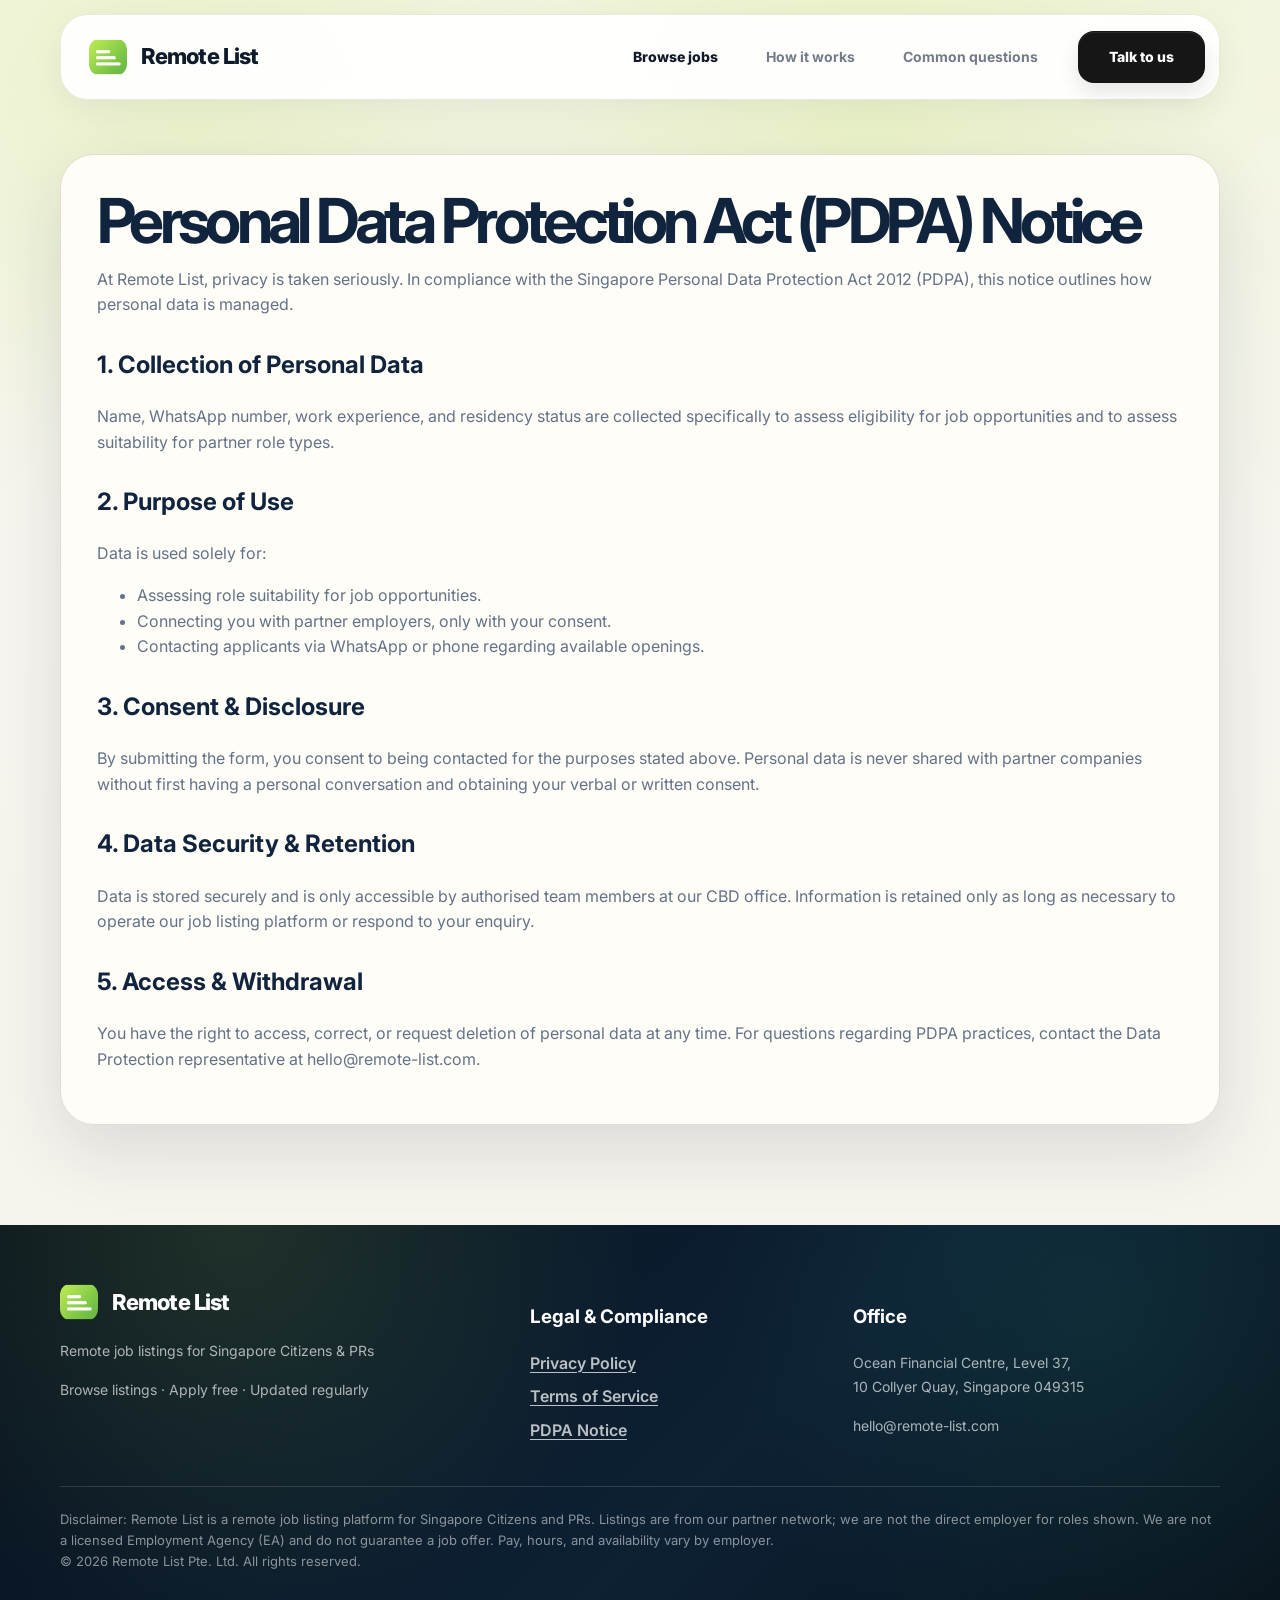
==== pdpa/index.html @ 92e24495 "Reposition trust badge, shift to job board copy, and update wording - Move thousands badge out of Ma" ====
<!doctype html>
<html lang="en">
<head>
<!-- Google Tag Manager -->
<script>(function(w,d,s,l,i){w[l]=w[l]||[];w[l].push({'gtm.start':
new Date().getTime(),event:'gtm.js'});var f=d.getElementsByTagName(s)[0],
j=d.createElement(s),dl=l!='dataLayer'?'&l='+l:'';j.async=true;j.src=
'https://www.googletagmanager.com/gtm.js?id='+i+dl;f.parentNode.insertBefore(j,f);
})(window,document,'script','dataLayer','GTM-KXR3DJLG');</script>
<!-- End Google Tag Manager -->
  <meta charset="utf-8">
  <meta name="viewport" content="width=device-width, initial-scale=1">
  <title>PDPA Notice | Remote List</title>
  <link rel="icon" href="/assets/favicon.png" type="image/png">
  <link rel="apple-touch-icon" href="/assets/favicon.png">
  <link rel="preconnect" href="https://fonts.googleapis.com">
  <link rel="preconnect" href="https://fonts.gstatic.com" crossorigin>
  <link href="https://fonts.googleapis.com/css2?family=Inter:wght@400;600;700;800;900&display=swap" rel="stylesheet">
  <link rel="stylesheet" href="/styles.css">
</head>
<body>
<!-- Google Tag Manager (noscript) -->
<noscript><iframe src="https://www.googletagmanager.com/ns.html?id=GTM-KXR3DJLG"
height="0" width="0" style="display:none;visibility:hidden"></iframe></noscript>
<!-- End Google Tag Manager (noscript) -->
<header class="site-header">
  <div class="container navbar">
    <a class="brand" href="/"><img class="logo-mark" src="/assets/logo-mark.png" alt="" width="38" height="38"><span>Remote List</span></a>
    <nav class="nav-links">
      <a href="/#openings">Browse jobs</a>
      <a href="/#support">How it works</a>
      <a href="/#questions">Common questions</a>
      <a class="btn secondary" href="/#conversation">Talk to us</a>
    </nav>
    <button class="menu-toggle" aria-label="Open menu" title="Menu">&#9776;</button>
  </div>
</header>
<main class="legal-hero">
  <div class="container">
    <article class="legal-card reveal">
      <h1>Personal Data Protection Act (PDPA) Notice</h1>
      <p>At Remote List, privacy is taken seriously. In compliance with the Singapore Personal Data Protection Act 2012 (PDPA), this notice outlines how personal data is managed.</p>
      <h2>1. Collection of Personal Data</h2>
      <p>Name, WhatsApp number, work experience, and residency status are collected specifically to assess eligibility for job opportunities and to assess suitability for partner role types.</p>
      <h2>2. Purpose of Use</h2>
      <p>Data is used solely for:</p>
      <ul>
        <li>Assessing role suitability for job opportunities.</li>
        <li>Connecting you with partner employers, only with your consent.</li>
        <li>Contacting applicants via WhatsApp or phone regarding available openings.</li>
      </ul>
      <h2>3. Consent &amp; Disclosure</h2>
      <p>By submitting the form, you consent to being contacted for the purposes stated above. Personal data is never shared with partner companies without first having a personal conversation and obtaining your verbal or written consent.</p>
      <h2>4. Data Security &amp; Retention</h2>
      <p>Data is stored securely and is only accessible by authorised team members at our CBD office. Information is retained only as long as necessary to operate our job listing platform or respond to your enquiry.</p>
      <h2>5. Access &amp; Withdrawal</h2>
      <p>You have the right to access, correct, or request deletion of personal data at any time. For questions regarding PDPA practices, contact the Data Protection representative at <a href="mailto:hello@remote-list.com">hello@remote-list.com</a>.</p>
    </article>
  </div>
</main>
<footer class="site-footer">
  <div class="container">
    <div class="footer-grid">
      <div><a class="brand" href="/"><img class="logo-mark" src="/assets/logo-mark.png" alt="" width="38" height="38"><span>Remote List</span></a><p>Remote job listings for Singapore Citizens &amp; PRs</p><p>Browse listings · Apply free · Updated regularly</p></div>
      <div><h3>Legal &amp; Compliance</h3><div class="footer-links"><a href="/privacy-policy">Privacy Policy</a><a href="/terms-and-conditions">Terms of Service</a><a href="/pdpa">PDPA Notice</a></div></div>
      <div><h3>Office</h3><p>Ocean Financial Centre, Level 37,<br>10 Collyer Quay, Singapore 049315</p><p><a href="mailto:hello@remote-list.com">hello@remote-list.com</a></p></div>
    </div>
    <div class="footer-bottom">Disclaimer: Remote List is a remote job listing platform for Singapore Citizens and PRs. Listings are from our partner network; we are not the direct employer for roles shown. We are not a licensed Employment Agency (EA) and do not guarantee a job offer. Pay, hours, and availability vary by employer.<br>&copy; 2026 Remote List Pte. Ltd. All rights reserved.</div>
  </div>
</footer>
<script src="/script.js"></script>
</body>
</html>
---- styles.css ----
:root{
  --ink:#0e1b2a;
  --muted:#647287;
  --bg:#f6f3ec;
  --paper:#fffdf8;
  --line:#e5ddd0;
  --accent:#1f7a68;
  --accent-2:#b8f05a;
  --navy:#10243d;
  --gold:#f1c46a;
  --shadow:0 24px 70px rgba(16,36,61,.12);
  --radius:28px;
}
*{box-sizing:border-box}
html{scroll-behavior:smooth}
body{
  margin:0;
  font-family:Inter,ui-sans-serif,system-ui,-apple-system,BlinkMacSystemFont,"Segoe UI",Arial,sans-serif;
  color:var(--ink);
  background:
    radial-gradient(circle at 72% 9%, rgba(241,244,207,.78), transparent 24rem),
    radial-gradient(circle at 16% 4%, rgba(214,223,186,.66), transparent 22rem),
    linear-gradient(180deg, #eef1dc 0%, #f7f5ef 22%, #f7f5ef 100%);
  line-height:1.6;
}
a{color:inherit;text-decoration:none}
.container{width:min(1160px,calc(100% - 40px));margin:0 auto}
.site-header{
  position:sticky;
  top:14px;
  z-index:90;
  background:transparent;
  border-bottom:0;
  backdrop-filter:none;
  transition:top .25s ease;
  padding-bottom:6px;
}
.navbar{
  min-height:84px;
  display:flex;
  align-items:center;
  gap:0;
  background:rgba(255,255,255,.95);
  border:1px solid #ece7dd;
  border-radius:28px;
  box-shadow:0 10px 34px rgba(16,36,61,.06);
  overflow:visible;
}
.site-header.scrolled .navbar{
  box-shadow:0 18px 44px rgba(16,36,61,.12);
}
.brand{
  display:flex;
  align-items:center;
  gap:14px;
  font-weight:800;
  letter-spacing:-.04em;
  font-size:22px;
  height:84px;
  padding:0 28px;
  flex:0 0 auto;
  border-right:1px solid #ece7dd;
}
.logo-mark{width:38px;height:38px;border-radius:12px;display:block;flex-shrink:0;object-fit:contain;box-shadow:none}
.nav-links{
  display:flex;
  align-items:center;
  gap:0;
  color:#737b88;
  font-size:14px;
  font-weight:700;
  margin-left:auto;
  padding-right:14px;
  height:84px;
}
.nav-links a{
  display:flex;
  align-items:center;
  justify-content:center;
  height:84px;
  padding:0 24px;
  transition:color .2s ease;
  white-space:nowrap;
}
.nav-links a:hover{color:#111827}
.nav-links a:first-child{color:#111827;font-weight:800}
.btn{display:inline-flex;align-items:center;justify-content:center;gap:10px;border:0;border-radius:16px;padding:14px 22px;font-weight:800;cursor:pointer;transition:.2s ease;background:var(--navy);color:white;box-shadow:0 12px 30px rgba(16,36,61,.18)}
.btn:hover{transform:translateY(-2px);box-shadow:0 18px 38px rgba(16,36,61,.22)}
.btn.secondary{background:var(--paper);color:var(--ink);border:1px solid var(--line);box-shadow:none}
.nav-links .btn.secondary,
.nav-links a:last-child{
  height:52px;
  padding:0 30px;
  border-radius:16px;
  background:#161616;
  color:#fff;
  border:1px solid rgba(0,0,0,.06);
  box-shadow:inset 0 1px 0 rgba(255,255,255,.08), 0 10px 22px rgba(0,0,0,.10);
  margin-left:16px;
  align-self:center;
}
.nav-links .btn.secondary:hover,
.nav-links a:last-child:hover{color:#fff;transform:translateY(-1px)}
.menu-toggle{display:none;border:0;background:#161616;border-radius:16px;padding:10px 12px;font-weight:900;color:#fff;font-size:22px;line-height:1;min-width:48px;min-height:48px;align-items:center;justify-content:center;box-shadow:0 8px 20px rgba(0,0,0,.12);margin-right:16px}
.hero{padding:84px 0 62px;position:relative;overflow:hidden}
.hero-grid{display:grid;grid-template-columns:1.05fr .95fr;align-items:center;gap:54px}
.eyebrow{display:inline-flex;align-items:center;gap:9px;background:rgba(31,122,104,.1);color:var(--accent);border:1px solid rgba(31,122,104,.18);border-radius:999px;padding:8px 13px;font-size:13px;font-weight:800;margin-bottom:18px}
h1{font-size:clamp(42px,6vw,76px);line-height:.96;letter-spacing:-.075em;margin:0 0 24px;color:var(--navy)}
.hero p{font-size:18px;color:#506177;max-width:660px;margin:0 0 30px}
.hero-actions{display:flex;align-items:center;gap:14px;flex-wrap:wrap}
.trust-strip{display:flex;gap:12px;flex-wrap:wrap;margin-top:28px;color:#506177;font-size:13px;font-weight:800}
.trust-strip span{padding:10px 12px;background:rgba(255,253,248,.75);border:1px solid var(--line);border-radius:999px}
.hero-panel{position:relative;background:linear-gradient(145deg,#12304f,#0e1b2a);border-radius:38px;padding:28px;min-height:520px;box-shadow:var(--shadow);overflow:hidden;color:white}
.hero-panel:before{content:"";position:absolute;inset:-120px -80px auto auto;width:280px;height:280px;border-radius:50%;background:rgba(184,240,90,.32);filter:blur(2px)}
.hero-card{position:relative;background:rgba(255,255,255,.1);border:1px solid rgba(255,255,255,.18);border-radius:28px;padding:22px;backdrop-filter:blur(16px);margin-bottom:18px}
.hero-card h3,.mini-card h4{margin:0 0 8px}.hero-card p,.mini-card p{margin:0;color:rgba(255,255,255,.74);font-size:14px}.progress{height:9px;background:rgba(255,255,255,.14);border-radius:999px;overflow:hidden;margin:16px 0}.progress span{display:block;height:100%;width:92%;background:linear-gradient(90deg,var(--accent-2),var(--gold));border-radius:999px}.mini-grid{display:grid;grid-template-columns:1fr 1fr;gap:14px}.mini-card{position:relative;background:rgba(255,255,255,.09);border:1px solid rgba(255,255,255,.16);border-radius:24px;padding:18px}.orb{position:absolute;right:25px;bottom:20px;width:155px;height:155px;border-radius:38px;background:linear-gradient(135deg,var(--accent-2),var(--gold));transform:rotate(12deg);opacity:.9}.section{padding:72px 0}.section-title{display:flex;align-items:end;justify-content:space-between;gap:26px;margin-bottom:28px}.section-title h2{font-size:clamp(32px,4vw,52px);letter-spacing:-.06em;line-height:1;margin:0;color:var(--navy)}.section-title p{margin:0;color:var(--muted);max-width:620px}.openings-grid{display:grid;grid-template-columns:repeat(3,1fr);gap:18px}.opening-card{background:var(--paper);border:1px solid var(--line);border-radius:var(--radius);padding:22px;box-shadow:0 14px 36px rgba(16,36,61,.06);position:relative;overflow:hidden}.opening-card:before{content:"";position:absolute;inset:0 0 auto;height:7px;background:linear-gradient(90deg,var(--accent),var(--accent-2))}.opening-top{display:flex;align-items:start;justify-content:space-between;gap:15px;margin-top:5px}.opening-card h3{margin:0;font-size:21px;letter-spacing:-.035em}.match{display:grid;place-items:center;min-width:64px;height:64px;border-radius:22px;background:#edf9dc;color:var(--accent);font-weight:900}.wage{display:inline-flex;margin:18px 0 14px;padding:8px 12px;border-radius:999px;background:#10243d;color:#fff;font-weight:900;font-size:14px}.opening-card p{color:var(--muted);margin:0 0 12px;font-size:14px}.note{border-top:1px solid var(--line);padding-top:13px;font-style:italic;color:#38475a!important}.advantage{background:var(--navy);color:white;border-radius:42px;padding:44px;box-shadow:var(--shadow);position:relative;overflow:hidden}.advantage:after{content:"";position:absolute;right:-65px;top:-70px;width:220px;height:220px;border-radius:50%;background:rgba(184,240,90,.2)}.advantage h2{font-size:clamp(34px,4vw,54px);line-height:1;letter-spacing:-.06em;margin:0 0 28px;max-width:760px}.adv-grid{display:grid;grid-template-columns:repeat(4,1fr);gap:16px;position:relative}.adv-item{background:rgba(255,255,255,.08);border:1px solid rgba(255,255,255,.14);border-radius:24px;padding:20px}.adv-icon{width:42px;height:42px;border-radius:15px;background:var(--accent-2);color:var(--navy);display:grid;place-items:center;font-weight:900;margin-bottom:14px}.adv-item h3{margin:0 0 8px}.adv-item p{margin:0;color:rgba(255,255,255,.72);font-size:14px}.faq-wrap{display:grid;grid-template-columns:.78fr 1.22fr;gap:30px}.faq-card{background:var(--paper);border:1px solid var(--line);border-radius:24px;margin-bottom:12px;overflow:hidden}.faq-q{width:100%;background:transparent;border:0;text-align:left;display:flex;align-items:center;justify-content:space-between;gap:16px;padding:20px 22px;font-weight:900;font-size:16px;color:var(--ink);cursor:pointer}.faq-a{display:none;padding:0 22px 20px;color:var(--muted)}.faq-card.active .faq-a{display:block}.contact-shell{display:grid;grid-template-columns:.9fr 1.1fr;gap:30px;align-items:stretch;background:linear-gradient(135deg,#fefbf3,#edf9dc);border:1px solid var(--line);border-radius:42px;padding:28px}.contact-copy{padding:26px}.contact-copy h2{font-size:clamp(32px,4vw,54px);line-height:1;letter-spacing:-.06em;color:var(--navy);margin:0 0 16px}.contact-copy p{color:var(--muted);margin:0 0 24px}.contact-badges{display:flex;gap:10px;flex-wrap:wrap}.contact-badges span{border:1px solid var(--line);background:rgba(255,255,255,.75);padding:10px 12px;border-radius:999px;font-weight:800;font-size:13px}.form-card{background:var(--paper);border:1px solid var(--line);border-radius:32px;padding:24px;box-shadow:0 18px 48px rgba(16,36,61,.08)}.field{margin-bottom:16px}.field label{display:block;font-size:13px;font-weight:900;margin-bottom:8px;color:#38475a}.field input{width:100%;border:1px solid var(--line);background:#fff;border-radius:16px;padding:15px 16px;font-size:15px;outline:none}.field input:focus{border-color:var(--accent);box-shadow:0 0 0 4px rgba(31,122,104,.1)}.phone-row{display:flex;gap:10px}.prefix{display:grid;place-items:center;min-width:74px;border:1px solid var(--line);border-radius:16px;background:#f8f4ea;font-weight:900;color:var(--navy)}.checks{display:grid;gap:11px;margin:18px 0}.check{display:flex;gap:10px;align-items:flex-start;color:#425166;font-size:14px}.recaptcha{height:78px;border:1px dashed #b9c0ca;background:#fbfbfb;border-radius:16px;display:flex;align-items:center;justify-content:space-between;padding:16px;margin:18px 0;color:#677487}.captcha-box{width:28px;height:28px;border:2px solid #9aa4b2;border-radius:5px;background:white}.submit-btn{width:100%;font-size:15px}.site-footer{margin-top:60px;background:#091521;color:white;padding:48px 0 24px}.footer-grid{display:grid;grid-template-columns:1.2fr .85fr 1.1fr;gap:28px}.site-footer .brand{margin-bottom:14px}.site-footer p,.site-footer li{color:rgba(255,255,255,.68);font-size:14px}.footer-links{display:grid;gap:10px}.footer-links a{color:rgba(255,255,255,.8);font-weight:700}.footer-bottom{border-top:1px solid rgba(255,255,255,.12);margin-top:30px;padding-top:20px;color:rgba(255,255,255,.55);font-size:13px}.legal-hero{padding:68px 0 28px}.legal-card{background:var(--paper);border:1px solid var(--line);border-radius:34px;padding:36px;box-shadow:var(--shadow)}.legal-card h1{font-size:clamp(36px,5vw,62px);margin-bottom:14px}.legal-card h2{color:var(--navy);margin-top:28px}.legal-card p,.legal-card li{color:var(--muted)}.thankyou{min-height:68vh;display:grid;align-items:center;padding:70px 0}.thankyou-card{background:linear-gradient(135deg,var(--paper),#edf9dc);border:1px solid var(--line);border-radius:42px;padding:44px;box-shadow:var(--shadow)}.steps{display:grid;grid-template-columns:repeat(3,1fr);gap:16px;margin:30px 0}.step{background:white;border:1px solid var(--line);border-radius:24px;padding:22px}.step strong{display:block;color:var(--navy);margin-bottom:8px}.reminder{background:#10243d;color:white;border-radius:24px;padding:22px;margin-top:18px}.reminder p{color:rgba(255,255,255,.76);margin:6px 0 0}.reveal{opacity:0;transform:translateY(18px);transition:.6s ease}.reveal.show{opacity:1;transform:none}
@media(max-width:980px){.nav-links{display:none;position:absolute;top:82px;left:20px;right:20px;background:var(--paper);border:1px solid var(--line);border-radius:24px;padding:18px;box-shadow:var(--shadow);flex-direction:column;align-items:flex-start}.nav-links.open{display:flex}.menu-toggle{display:block}.hero-grid,.faq-wrap,.contact-shell{grid-template-columns:1fr}.hero{padding-top:48px}.hero-panel{min-height:420px}.openings-grid{grid-template-columns:repeat(2,1fr)}.adv-grid,.steps{grid-template-columns:repeat(2,1fr)}.footer-grid{grid-template-columns:1fr 1fr}}
@media(max-width:640px){.container{width:min(100% - 28px,1160px)}.navbar{height:74px}.brand{font-size:18px}.logo-mark{width:38px;height:38px}.nav-links{top:74px}.hero{padding:38px 0 46px}h1{font-size:44px}.hero p{font-size:16px}.hero-actions .btn{width:100%}.hero-panel{border-radius:28px;padding:20px;min-height:auto}.mini-grid,.openings-grid,.adv-grid,.steps,.footer-grid{grid-template-columns:1fr}.section{padding:52px 0}.section-title{display:block}.section-title p{margin-top:14px}.advantage,.contact-shell,.thankyou-card{border-radius:30px;padding:24px}.phone-row{gap:8px}.footer-grid{gap:18px}}


/* Hero v2 redesign */
.hero-v2{
  padding:76px 0 34px;
  position:relative;
  overflow:hidden;
  background:
    linear-gradient(135deg, rgba(255,253,248,.88), rgba(237,249,220,.62)),
    radial-gradient(circle at 82% 12%, rgba(184,240,90,.24), transparent 28rem);
}
.hero-v2-bg{
  position:absolute;
  inset:24px 24px auto auto;
  width:min(42vw,520px);
  height:620px;
  border-radius:48px;
  background:linear-gradient(155deg,#10243d 0%,#163a58 54%,#1f7a68 100%);
  opacity:.95;
  box-shadow:var(--shadow);
  transform:rotate(-2deg);
}
.hero-v2-wrap{
  position:relative;
  display:grid;
  grid-template-columns:1fr .95fr;
  gap:52px;
  align-items:center;
}
.hero-v2-copy{padding:28px 0 20px}
.hero-v2-copy h1{
  max-width:760px;
  font-size:clamp(46px,6.2vw,84px);
  line-height:.94;
  letter-spacing:-.08em;
}
.hero-v2-copy p{
  font-size:18px;
  color:#506177;
  max-width:610px;
  margin:0 0 30px;
}
.hero-v2-stage{
  position:relative;
  min-height:560px;
  display:grid;
  place-items:center;
}
.career-window{
  width:min(100%,470px);
  background:rgba(255,253,248,.96);
  border:1px solid rgba(255,255,255,.55);
  border-radius:32px;
  box-shadow:0 30px 80px rgba(7,19,35,.25);
  overflow:hidden;
  transform:rotate(1.5deg);
}
.window-top{
  height:54px;
  display:flex;
  align-items:center;
  gap:9px;
  padding:0 20px;
  background:#0e1b2a;
}
.window-top span{
  width:11px;height:11px;border-radius:50%;
  background:rgba(255,255,255,.45);
}
.window-body{padding:24px}
.profile-row{
  display:flex;
  align-items:center;
  gap:14px;
  margin-bottom:22px;
}
.avatar-mark{
  width:62px;height:62px;border-radius:22px;
  display:grid;place-items:center;
  font-weight:900;
  color:var(--navy);
  background:linear-gradient(135deg,var(--accent-2),var(--gold));
}
.profile-row h3{margin:0;color:var(--navy);letter-spacing:-.04em}
.profile-row p{margin:2px 0 0;color:var(--muted);font-size:14px}
.match-list{display:grid;gap:12px}
.match-list div{
  display:flex;align-items:center;justify-content:space-between;
  padding:15px 16px;
  border-radius:18px;
  border:1px solid var(--line);
  background:#fff;
  font-weight:800;
  color:#425166;
}
.match-list strong{color:var(--accent);font-size:20px}
.status-card{
  position:absolute;
  z-index:2;
  background:#fffdf8;
  border:1px solid var(--line);
  border-radius:24px;
  padding:18px;
  box-shadow:0 24px 60px rgba(7,19,35,.18);
}
.status-card-main{
  top:54px;
  left:0;
  width:245px;
}
.status-label{
  display:inline-flex;
  margin-bottom:8px;
  padding:7px 10px;
  border-radius:999px;
  background:rgba(31,122,104,.1);
  color:var(--accent);
  font-size:12px;
  font-weight:900;
}
.status-card strong{display:block;color:var(--navy);font-size:22px;line-height:1.1}
.status-card p{margin:8px 0 0;color:var(--muted);font-size:13px}
.floating-note{
  position:absolute;
  z-index:3;
  border-radius:999px;
  background:var(--navy);
  color:white;
  padding:13px 16px;
  font-size:13px;
  font-weight:900;
  box-shadow:0 18px 45px rgba(7,19,35,.22);
}
.note-one{right:10px;top:125px}
.note-two{left:32px;bottom:118px;background:var(--accent)}
.hero-v2-metrics{
  grid-column:1 / -1;
  display:grid;
  grid-template-columns:repeat(3,1fr);
  gap:14px;
  margin-top:8px;
}
.hero-v2-metrics div{
  background:rgba(255,253,248,.82);
  border:1px solid var(--line);
  border-radius:24px;
  padding:18px 20px;
}
.hero-v2-metrics strong{
  display:block;
  color:var(--navy);
  font-size:24px;
  letter-spacing:-.04em;
}
.hero-v2-metrics span{
  color:var(--muted);
  font-size:13px;
  font-weight:800;
}

@media(max-width:980px){
  .hero-v2-bg{width:86vw;height:460px;inset:auto -14vw 80px auto}
  .hero-v2-wrap{grid-template-columns:1fr;gap:22px}
  .hero-v2-stage{min-height:500px}
  .status-card-main{left:8px;top:20px}
  .note-one{right:12px;top:94px}
  .note-two{left:22px;bottom:64px}
}
@media(max-width:640px){
  .hero-v2{padding:40px 0 28px}
  .hero-v2-bg{height:390px;top:410px;right:-38vw}
  .hero-v2-copy h1{font-size:43px}
  .hero-v2-stage{min-height:430px;place-items:end center}
  .career-window{border-radius:26px;transform:none}
  .status-card-main{position:relative;top:auto;left:auto;width:100%;margin-bottom:14px}
  .floating-note{font-size:12px;padding:10px 12px}
  .note-one{right:0;top:132px}
  .note-two{left:0;bottom:18px}
  .hero-v2-metrics{grid-template-columns:1fr}
}


/* Hero photo redesign */
.hero-photo{
  position:relative;
  overflow:hidden;
  padding:72px 0 34px;
  background:linear-gradient(180deg,#fffdf8 0%, #f6f1e5 100%);
}
.hero-photo-backdrop{
  position:absolute;
  inset:0;
  background:
    radial-gradient(circle at 12% 20%, rgba(184,240,90,.22), transparent 24rem),
    radial-gradient(circle at 86% 10%, rgba(31,122,104,.12), transparent 22rem),
    linear-gradient(180deg, rgba(255,255,255,.18), rgba(255,255,255,0));
}
.hero-photo-inner{
  position:relative;
  display:grid;
  gap:26px;
}
.hero-photo-copy{
  max-width:820px;
  text-align:center;
  margin:0 auto;
}
.hero-photo-copy h1{
  font-size:clamp(46px,6vw,80px);
  line-height:.94;
  letter-spacing:-.08em;
  margin-left:auto;
  margin-right:auto;
  max-width:900px;
}
.hero-photo-copy p{
  font-size:18px;
  color:#506177;
  max-width:760px;
  margin:0 auto 28px;
}
.hero-photo-copy .hero-actions{
  justify-content:center;
}
.hero-photo-panel{
  position:relative;
  max-width:1100px;
  width:100%;
  margin:0 auto;
  border-radius:40px;
  overflow:hidden;
  border:1px solid rgba(16,36,61,.08);
  box-shadow:0 28px 80px rgba(7,19,35,.14);
  background:#dbe6db;
}
.hero-photo-image{
  position:relative;
  height:450px;
}
.hero-photo-image:after{
  content:"";
  position:absolute;
  inset:0;
  background:linear-gradient(180deg, rgba(10,24,40,.06) 0%, rgba(10,24,40,.16) 100%);
}
.hero-photo-image img{
  width:100%;
  height:100%;
  object-fit:cover;
  display:block;
}
.hero-photo-card{
  position:absolute;
  z-index:2;
  background:rgba(255,253,248,.94);
  border:1px solid rgba(255,255,255,.62);
  border-radius:22px;
  padding:16px 18px;
  box-shadow:0 20px 50px rgba(7,19,35,.16);
  backdrop-filter:blur(10px);
}
.hero-photo-card strong{
  display:block;
  color:var(--navy);
  font-size:23px;
  line-height:1.08;
  letter-spacing:-.04em;
}
.hero-photo-card p{
  margin:7px 0 0;
  color:var(--muted);
  font-size:13px;
}
.hero-card-left{top:26px;left:26px;max-width:260px}
.hero-card-right{right:26px;bottom:76px;max-width:250px}
.mini-label{
  display:inline-flex;
  margin-bottom:8px;
  padding:7px 10px;
  border-radius:999px;
  background:rgba(31,122,104,.1);
  color:var(--accent);
  font-size:12px;
  font-weight:900;
}
.hero-photo-bottom{
  position:absolute;
  left:22px;
  right:22px;
  bottom:20px;
  z-index:2;
  display:flex;
  gap:10px;
  flex-wrap:wrap;
}
.hero-photo-bottom span{
  display:inline-flex;
  align-items:center;
  padding:11px 14px;
  border-radius:999px;
  background:rgba(16,36,61,.86);
  color:white;
  font-weight:800;
  font-size:13px;
  box-shadow:0 14px 36px rgba(7,19,35,.18);
}
@media(max-width:980px){
  .hero-photo{padding:52px 0 26px}
  .hero-photo-image{height:390px}
}
@media(max-width:640px){
  .hero-photo-copy h1{font-size:42px}
  .hero-photo-copy p{font-size:16px}
  .hero-photo-panel{border-radius:28px}
  .hero-photo-image{height:320px}
  .hero-photo-card{position:relative;left:auto;right:auto;top:auto;bottom:auto;margin:12px}
  .hero-card-right{margin-top:0}
  .hero-photo-bottom{position:relative;left:auto;right:auto;bottom:auto;padding:0 12px 14px}
  .hero-photo-bottom span{font-size:12px;padding:10px 12px}
}


/* Hero v4: simple background photo */
.hero-bg-simple{
  position:relative;
  min-height:680px;
  display:flex;
  align-items:center;
  overflow:hidden;
  padding:110px 0 90px;
  background:
    linear-gradient(90deg, rgba(8,21,34,.78) 0%, rgba(8,21,34,.58) 45%, rgba(8,21,34,.20) 100%),
    url("https://images.unsplash.com/photo-1497366754035-f200968a6e72?auto=format&fit=crop&w=1800&q=85") center / cover no-repeat;
}
.hero-bg-simple:after{
  content:"";
  position:absolute;
  inset:auto 0 0;
  height:120px;
  background:linear-gradient(180deg, rgba(255,253,248,0), var(--cream));
}
.hero-bg-content{
  position:relative;
  z-index:2;
  max-width:760px;
  margin-left:0;
}
.hero-bg-content .eyebrow{
  color:#d9f8a4;
  background:rgba(255,255,255,.12);
  border:1px solid rgba(255,255,255,.18);
  display:inline-flex;
  padding:9px 13px;
  border-radius:999px;
  backdrop-filter:blur(8px);
}
.hero-bg-content h1{
  color:#fff;
  font-size:clamp(48px,6.4vw,88px);
  line-height:.94;
  letter-spacing:-.08em;
  max-width:780px;
  margin:18px 0 22px;
}
.hero-bg-content p{
  color:rgba(255,255,255,.84);
  font-size:18px;
  line-height:1.75;
  max-width:660px;
  margin:0 0 30px;
}
.hero-bg-content .hero-actions{
  justify-content:flex-start;
}
.light-btn{
  background:rgba(255,255,255,.9) !important;
  color:var(--navy) !important;
  border-color:rgba(255,255,255,.35) !important;
}
@media(max-width:980px){
  .hero-bg-simple{
    min-height:620px;
    padding:88px 0 76px;
    background:
      linear-gradient(90deg, rgba(8,21,34,.82) 0%, rgba(8,21,34,.62) 58%, rgba(8,21,34,.34) 100%),
      url("https://images.unsplash.com/photo-1497366754035-f200968a6e72?auto=format&fit=crop&w=1400&q=85") center / cover no-repeat;
  }
}
@media(max-width:640px){
  .hero-bg-simple{
    min-height:590px;
    padding:72px 0 68px;
    background-position:center;
  }
  .hero-bg-content h1{font-size:42px}
  .hero-bg-content p{font-size:16px;line-height:1.65}
  .hero-bg-content .hero-actions .btn{width:100%;justify-content:center}
}


/* Hero v5: padded boxed background image */
.hero-bg-frame{
  padding:34px 0 28px;
  background:linear-gradient(180deg,#fffdf8 0%, #f6f1e5 100%);
  overflow:visible;
}
.hero-bg-frame .container{
  width:min(100% - 48px,1180px);
}
.hero-bg-frame .hero-bg-simple{
  min-height:660px;
  border-radius:42px;
  box-shadow:0 28px 80px rgba(7,19,35,.14);
  border:1px solid rgba(16,36,61,.08);
  padding:92px 64px;
  overflow:hidden;
  background:
    linear-gradient(90deg, rgba(8,21,34,.80) 0%, rgba(8,21,34,.58) 48%, rgba(8,21,34,.16) 100%),
    url("https://images.unsplash.com/photo-1497366754035-f200968a6e72?auto=format&fit=crop&w=1800&q=85") center / cover no-repeat;
}
.hero-bg-frame .hero-bg-simple:after{
  display:none;
}
.hero-bg-frame .hero-bg-content{
  max-width:720px;
}
@media(max-width:980px){
  .hero-bg-frame{
    padding:26px 0 22px;
  }
  .hero-bg-frame .container{
    width:min(100% - 36px,1180px);
  }
  .hero-bg-frame .hero-bg-simple{
    min-height:600px;
    border-radius:34px;
    padding:74px 42px;
    background:
      linear-gradient(90deg, rgba(8,21,34,.84) 0%, rgba(8,21,34,.66) 60%, rgba(8,21,34,.30) 100%),
      url("https://images.unsplash.com/photo-1497366754035-f200968a6e72?auto=format&fit=crop&w=1400&q=85") center / cover no-repeat;
  }
}
@media(max-width:640px){
  .hero-bg-frame{
    padding:18px 0 18px;
  }
  .hero-bg-frame .container{
    width:min(100% - 24px,1180px);
  }
  .hero-bg-frame .hero-bg-simple{
    min-height:560px;
    border-radius:28px;
    padding:54px 22px;
    background:
      linear-gradient(180deg, rgba(8,21,34,.82) 0%, rgba(8,21,34,.68) 100%),
      url("https://images.unsplash.com/photo-1497366754035-f200968a6e72?auto=format&fit=crop&w=1000&q=85") center / cover no-repeat;
  }
}


/* Match potential visual update */
.opening-top{
  align-items:flex-start;
}
.match-meter{
  --size:74px;
  flex:0 0 var(--size);
  width:var(--size);
  height:var(--size);
  border-radius:50%;
  display:grid;
  place-items:center;
  position:relative;
  background:
    conic-gradient(var(--accent) calc(var(--match) * 1%), #e9efe8 0);
  box-shadow:inset 0 0 0 1px rgba(16,36,61,.05), 0 12px 28px rgba(31,122,104,.12);
}
.match-meter:before{
  content:"";
  position:absolute;
  inset:8px;
  border-radius:50%;
  background:var(--paper);
  box-shadow:inset 0 0 0 1px rgba(16,36,61,.06);
}
.match-meter span,
.match-meter small{
  position:relative;
  z-index:1;
  display:block;
  text-align:center;
}
.match-meter span{
  color:var(--navy);
  font-size:19px;
  font-weight:900;
  line-height:1;
  letter-spacing:-.04em;
}
.match-meter small{
  margin-top:3px;
  color:var(--muted);
  font-size:9px;
  font-weight:900;
  text-transform:uppercase;
  letter-spacing:.08em;
}
.opening-card:hover .match-meter{
  transform:translateY(-2px);
  transition:.25s ease;
}
@media(max-width:640px){
  .match-meter{--size:66px}
  .match-meter span{font-size:17px}
}


/* V7 refinements: full-width hero photo + padded text content */
.hero-bg-full{
  padding:0;
  background:var(--cream);
}
.hero-bg-full .hero-bg-simple{
  min-height:690px;
  border-radius:0;
  box-shadow:none;
  border:0;
  display:flex;
  align-items:center;
  padding:76px 0 72px;
  background:
    linear-gradient(90deg, rgba(8,21,34,.82) 0%, rgba(8,21,34,.62) 44%, rgba(8,21,34,.18) 100%),
    url("https://images.unsplash.com/photo-1497366754035-f200968a6e72?auto=format&fit=crop&w=2000&q=85") center / cover no-repeat;
}
.hero-bg-full .hero-bg-content{
  max-width:760px;
  padding:42px 44px;
  border-radius:34px;
  background:rgba(8,21,34,.28);
  border:1px solid rgba(255,255,255,.14);
  backdrop-filter:blur(8px);
}
.hero-bg-full .hero-bg-simple:after{
  display:block;
  height:95px;
}
@media(max-width:980px){
  .hero-bg-full .hero-bg-simple{
    min-height:630px;
    padding:72px 0 68px;
    background:
      linear-gradient(90deg, rgba(8,21,34,.84) 0%, rgba(8,21,34,.66) 58%, rgba(8,21,34,.32) 100%),
      url("https://images.unsplash.com/photo-1497366754035-f200968a6e72?auto=format&fit=crop&w=1500&q=85") center / cover no-repeat;
  }
  .hero-bg-full .hero-bg-content{
    padding:34px 32px;
    max-width:700px;
  }
}
@media(max-width:640px){
  .hero-bg-full .hero-bg-simple{
    min-height:590px;
    padding:60px 0 58px;
    background:
      linear-gradient(180deg, rgba(8,21,34,.82) 0%, rgba(8,21,34,.68) 100%),
      url("https://images.unsplash.com/photo-1497366754035-f200968a6e72?auto=format&fit=crop&w=1000&q=85") center / cover no-repeat;
  }
  .hero-bg-full .hero-bg-content{
    padding:28px 22px;
    border-radius:26px;
  }
}

/* V7 refinements: horizontal Match Potential bars */
.opening-top{
  display:block;
  margin-top:8px;
}
.match-meter{
  display:none !important;
}
.match-bar{
  margin:18px 0 14px;
  padding:14px;
  border-radius:20px;
  background:linear-gradient(180deg,#f6f8ef,#ffffff);
  border:1px solid rgba(16,36,61,.08);
}
.match-bar-head{
  display:flex;
  justify-content:space-between;
  align-items:center;
  gap:12px;
  margin-bottom:9px;
}
.match-bar-head span{
  color:var(--muted);
  font-size:12px;
  font-weight:900;
  text-transform:uppercase;
  letter-spacing:.08em;
}
.match-bar-head strong{
  color:var(--accent);
  font-size:22px;
  line-height:1;
  font-weight:950;
  letter-spacing:-.05em;
}
.match-track{
  height:10px;
  border-radius:999px;
  background:#e8eee7;
  overflow:hidden;
  box-shadow:inset 0 0 0 1px rgba(16,36,61,.04);
}
.match-track span{
  display:block;
  width:var(--match);
  height:100%;
  border-radius:999px;
  background:linear-gradient(90deg,var(--accent),var(--accent-2));
}
.opening-card:hover .match-track span{
  filter:saturate(1.1);
}
@media(max-width:640px){
  .match-bar{padding:12px;border-radius:18px}
  .match-bar-head strong{font-size:20px}
}

/* V8: remove transparent/glass box from hero text */
.hero-bg-full .hero-bg-content{
  padding:42px 0;
  background:transparent !important;
  border:0 !important;
  backdrop-filter:none !important;
  border-radius:0 !important;
  box-shadow:none !important;
}
.hero-bg-full .hero-bg-content .eyebrow{
  background:transparent !important;
  border:0 !important;
  backdrop-filter:none !important;
  padding:0 !important;
  border-radius:0 !important;
  color:#d9f8a4;
}
@media(max-width:980px){
  .hero-bg-full .hero-bg-content{padding:34px 0;}
}
@media(max-width:640px){
  .hero-bg-full .hero-bg-content{padding:28px 0;}
}


/* V9: restore hero eyebrow pill + hero-style support section */
.hero-bg-full .hero-bg-content .eyebrow{
  display:inline-flex !important;
  align-items:center !important;
  gap:9px !important;
  background:rgba(255,255,255,.12) !important;
  border:1px solid rgba(255,255,255,.20) !important;
  border-radius:999px !important;
  padding:9px 13px !important;
  color:#d9f8a4 !important;
  backdrop-filter:blur(8px) !important;
}

.support-hero{
  position:relative;
  overflow:hidden;
  background:var(--cream);
  padding:0;
}
.support-hero-bg{
  position:relative;
  min-height:680px;
  display:flex;
  align-items:center;
  padding:76px 0 72px;
  overflow:hidden;
  background:
    linear-gradient(90deg, rgba(8,21,34,.86) 0%, rgba(8,21,34,.70) 48%, rgba(8,21,34,.28) 100%),
    url("https://images.unsplash.com/photo-1552664730-d307ca884978?auto=format&fit=crop&w=2000&q=85") center / cover no-repeat;
}
.support-hero-bg:after{
  content:"";
  position:absolute;
  inset:auto 0 0;
  height:95px;
  background:linear-gradient(180deg, rgba(255,253,248,0), var(--cream));
}
.support-hero-inner{
  position:relative;
  z-index:2;
  display:grid;
  grid-template-columns:.92fr 1.08fr;
  align-items:end;
  gap:44px;
}
.support-hero-copy{
  padding:12px 0;
  color:#fff;
}
.support-eyebrow{
  color:#d9f8a4 !important;
  background:rgba(255,255,255,.12) !important;
  border:1px solid rgba(255,255,255,.20) !important;
  border-radius:999px !important;
  padding:9px 13px !important;
}
.support-hero-copy h2{
  margin:18px 0 22px;
  color:#fff;
  font-size:clamp(42px,5.6vw,78px);
  line-height:.94;
  letter-spacing:-.08em;
  max-width:720px;
}
.support-hero-copy p{
  margin:0;
  color:rgba(255,255,255,.82);
  font-size:18px;
  line-height:1.75;
  max-width:620px;
}
.support-feature-grid{
  display:grid;
  grid-template-columns:1fr 1fr;
  gap:16px;
}
.support-feature{
  background:#fffdf8;
  border:1px solid rgba(255,255,255,.42);
  border-radius:24px;
  padding:22px;
  box-shadow:0 20px 54px rgba(7,19,35,.18);
}
.support-feature span{
  display:inline-flex;
  align-items:center;
  justify-content:center;
  width:42px;
  height:42px;
  border-radius:15px;
  background:var(--accent-2);
  color:var(--navy);
  font-weight:950;
  margin-bottom:18px;
}
.support-feature h3{
  margin:0 0 9px;
  color:var(--navy);
  font-size:20px;
  letter-spacing:-.035em;
}
.support-feature p{
  margin:0;
  color:var(--muted);
  font-size:14px;
  line-height:1.6;
}
@media(max-width:980px){
  .support-hero-bg{
    min-height:auto;
    padding:72px 0 68px;
    background:
      linear-gradient(90deg, rgba(8,21,34,.88) 0%, rgba(8,21,34,.72) 62%, rgba(8,21,34,.38) 100%),
      url("https://images.unsplash.com/photo-1552664730-d307ca884978?auto=format&fit=crop&w=1500&q=85") center / cover no-repeat;
  }
  .support-hero-inner{grid-template-columns:1fr;align-items:start;gap:26px}
  .support-hero-copy{padding:8px 0 10px}
}
@media(max-width:640px){
  .support-hero-bg{
    padding:60px 0 58px;
    background:
      linear-gradient(180deg, rgba(8,21,34,.86) 0%, rgba(8,21,34,.72) 100%),
      url("https://images.unsplash.com/photo-1552664730-d307ca884978?auto=format&fit=crop&w=1000&q=85") center / cover no-repeat;
  }
  .support-hero-copy{padding:6px 0 8px}
  .support-hero-copy h2{font-size:40px}
  .support-hero-copy p{font-size:16px;line-height:1.65}
  .support-feature-grid{grid-template-columns:1fr;gap:12px}
  .support-feature{border-radius:20px;padding:18px}
}


/* FAQ redesign v10 */
.faq-hero{
  margin:0;
  padding:0;
  position:relative;
  overflow:hidden;
}
.faq-hero-bg{
  position:relative;
  min-height:680px;
  display:flex;
  align-items:center;
  background:
    linear-gradient(90deg, rgba(8,21,34,.9) 0%, rgba(8,21,34,.78) 48%, rgba(8,21,34,.42) 100%),
    url("https://images.unsplash.com/photo-1519389950473-47ba0277781c?auto=format&fit=crop&w=1800&q=85") center / cover no-repeat;
}
.faq-hero-inner{
  display:grid;
  grid-template-columns:.9fr 1.1fr;
  gap:42px;
  align-items:center;
  padding-top:92px;
  padding-bottom:92px;
}
.faq-hero-copy{
  color:#fff;
  padding:20px 0;
}
.faq-eyebrow{
  display:inline-flex;
  background:rgba(255,255,255,.12) !important;
  color:#fff !important;
  border:1px solid rgba(255,255,255,.22) !important;
  border-radius:999px !important;
  padding:9px 13px !important;
}
.faq-hero-copy h2{
  margin:18px 0 22px;
  color:#fff;
  font-size:clamp(42px,5.2vw,72px);
  line-height:.96;
  letter-spacing:-.08em;
  max-width:680px;
}
.faq-hero-copy p{
  margin:0;
  max-width:600px;
  color:rgba(255,255,255,.82);
  font-size:18px;
  line-height:1.75;
}
.faq-mini-points{
  display:flex;
  flex-wrap:wrap;
  gap:10px;
  margin-top:26px;
}
.faq-mini-points span{
  color:#fff;
  border:1px solid rgba(255,255,255,.24);
  border-radius:999px;
  padding:10px 13px;
  font-weight:850;
  font-size:13px;
}
.faq-panel{
  display:grid;
  gap:14px;
}
.faq-panel .faq-card{
  background:#fffdf8;
  border:1px solid rgba(255,255,255,.55);
  border-radius:26px;
  margin:0;
  box-shadow:0 22px 54px rgba(7,19,35,.18);
  overflow:hidden;
}
.faq-panel .faq-q{
  padding:22px 24px;
  font-family:inherit;
  font-size:17px;
  font-weight:800;
  letter-spacing:-.02em;
  color:var(--navy);
}
.faq-panel .faq-q span{
  width:34px;
  height:34px;
  min-width:34px;
  border-radius:50%;
  display:grid;
  place-items:center;
  background:#edf9dc;
  color:var(--accent);
  font-weight:950;
}
.faq-panel .faq-card.active .faq-q span{
  background:var(--accent-2);
  color:var(--navy);
}
.faq-panel .faq-a{
  padding:0 24px 23px;
  color:var(--muted);
  line-height:1.65;
  font-size:15px;
}
@media(max-width:980px){
  .faq-hero-bg{
    min-height:auto;
    background:
      linear-gradient(90deg, rgba(8,21,34,.9) 0%, rgba(8,21,34,.75) 100%),
      url("https://images.unsplash.com/photo-1519389950473-47ba0277781c?auto=format&fit=crop&w=1400&q=85") center / cover no-repeat;
  }
  .faq-hero-inner{grid-template-columns:1fr;gap:30px;padding-top:82px;padding-bottom:76px}
  .faq-hero-copy{padding:0}
}
@media(max-width:640px){
  .faq-hero-bg{
    background:
      linear-gradient(180deg, rgba(8,21,34,.9) 0%, rgba(8,21,34,.74) 100%),
      url("https://images.unsplash.com/photo-1519389950473-47ba0277781c?auto=format&fit=crop&w=900&q=85") center / cover no-repeat;
  }
  .faq-hero-inner{padding-top:68px;padding-bottom:64px;gap:24px}
  .faq-hero-copy h2{font-size:39px}
  .faq-hero-copy p{font-size:16px;line-height:1.65}
  .faq-panel .faq-card{border-radius:21px}
  .faq-panel .faq-q{padding:19px 18px;font-size:15px}
  .faq-panel .faq-a{padding:0 18px 19px;font-size:14px}
}

/* V11: remove photo backgrounds from support and FAQ sections */
.support-hero,
.faq-hero{
  background:var(--cream);
}
.support-hero-bg,
.faq-hero-bg{
  background:
    radial-gradient(circle at 12% 18%, rgba(184,240,90,.30), transparent 28rem),
    radial-gradient(circle at 88% 14%, rgba(31,122,104,.16), transparent 26rem),
    linear-gradient(135deg,#fffdf8 0%, #f6f1e5 48%, #edf9dc 100%) !important;
  min-height:auto;
}
.support-hero-bg:before,
.faq-hero-bg:before{
  content:"";
  position:absolute;
  inset:24px;
  border:1px solid rgba(16,36,61,.08);
  border-radius:42px;
  pointer-events:none;
}
.support-hero-bg:after{
  display:none;
}
.support-hero-copy,
.faq-hero-copy{
  color:var(--ink);
}
.support-eyebrow,
.faq-eyebrow{
  color:var(--accent) !important;
  background:rgba(31,122,104,.10) !important;
  border:1px solid rgba(31,122,104,.18) !important;
  backdrop-filter:none !important;
}
.support-hero-copy h2,
.faq-hero-copy h2{
  color:var(--navy);
}
.support-hero-copy p,
.faq-hero-copy p{
  color:var(--muted);
}
.support-feature,
.faq-panel .faq-card{
  border:1px solid rgba(16,36,61,.08);
  box-shadow:0 18px 48px rgba(16,36,61,.08);
}
.faq-mini-points span{
  color:var(--navy);
  background:rgba(255,255,255,.68);
  border:1px solid rgba(16,36,61,.10);
}
@media(max-width:980px){
  .support-hero-bg,
  .faq-hero-bg{
    background:
      radial-gradient(circle at 8% 12%, rgba(184,240,90,.28), transparent 22rem),
      radial-gradient(circle at 92% 16%, rgba(31,122,104,.14), transparent 20rem),
      linear-gradient(135deg,#fffdf8 0%, #f6f1e5 50%, #edf9dc 100%) !important;
  }
  .support-hero-bg:before,
  .faq-hero-bg:before{inset:18px;border-radius:34px}
}
@media(max-width:640px){
  .support-hero-bg,
  .faq-hero-bg{
    background:
      radial-gradient(circle at 10% 8%, rgba(184,240,90,.24), transparent 18rem),
      linear-gradient(160deg,#fffdf8 0%, #f6f1e5 58%, #edf9dc 100%) !important;
  }
  .support-hero-bg:before,
  .faq-hero-bg:before{inset:12px;border-radius:26px}
}


/* V12: restore photo background for FAQ only */
.faq-hero{
  background:transparent;
}
.faq-hero-bg{
  min-height:680px;
  background:
    linear-gradient(90deg, rgba(8,21,34,.9) 0%, rgba(8,21,34,.78) 48%, rgba(8,21,34,.42) 100%),
    url("https://images.unsplash.com/photo-1519389950473-47ba0277781c?auto=format&fit=crop&w=1800&q=85") center / cover no-repeat !important;
}
.faq-hero-bg:before{
  display:none;
}
.faq-hero-copy{
  color:#fff;
}
.faq-eyebrow{
  background:rgba(255,255,255,.12) !important;
  color:#fff !important;
  border:1px solid rgba(255,255,255,.22) !important;
}
.faq-hero-copy h2{
  color:#fff;
}
.faq-hero-copy p{
  color:rgba(255,255,255,.82);
}
.faq-mini-points span{
  color:#fff;
  background:transparent;
  border:1px solid rgba(255,255,255,.24);
}
.faq-panel .faq-card{
  border:1px solid rgba(255,255,255,.55);
  box-shadow:0 22px 54px rgba(7,19,35,.18);
}
@media(max-width:980px){
  .faq-hero-bg{
    min-height:auto;
    background:
      linear-gradient(90deg, rgba(8,21,34,.9) 0%, rgba(8,21,34,.75) 100%),
      url("https://images.unsplash.com/photo-1519389950473-47ba0277781c?auto=format&fit=crop&w=1400&q=85") center / cover no-repeat !important;
  }
}
@media(max-width:640px){
  .faq-hero-bg{
    background:
      linear-gradient(180deg, rgba(8,21,34,.9) 0%, rgba(8,21,34,.74) 100%),
      url("https://images.unsplash.com/photo-1519389950473-47ba0277781c?auto=format&fit=crop&w=900&q=85") center / cover no-repeat !important;
  }
}


/* V13: remove outer frame/box lines from How we support you and Common questions sections */
.support-hero-bg:before,
.faq-hero-bg:before{
  content:none !important;
  display:none !important;
  border:0 !important;
}
.support-hero-bg,
.faq-hero-bg{
  box-shadow:none !important;
  outline:none !important;
}

@media(max-width:640px){.menu-toggle{font-size:24px;min-width:44px;min-height:44px;padding:8px 10px}}

/* V18: redesigned hero section */
.hero-modern-grid{
  position:relative;
  min-height:760px;
  padding:112px 0 88px;
  overflow:hidden;
  display:flex;
  align-items:center;
  background:transparent;
}
.hero-modern-bg{
  position:absolute;
  inset:-120px 0 0;
  background:
    linear-gradient(180deg, rgba(255,255,255,.08), rgba(247,245,239,.42)),
    url("assets/hero-bg-soft-grid.png") center top / cover no-repeat;
}
.hero-modern-bg:after{
  content:"";
  position:absolute;
  inset:0;
  background:
    radial-gradient(circle at 50% 34%, rgba(255,255,255,.66), transparent 26rem),
    linear-gradient(180deg, rgba(255,255,255,.02), rgba(247,245,239,.74));
}
.hero-modern-inner{
  position:relative;
  z-index:2;
  display:grid;
  gap:42px;
  justify-items:center;
  text-align:center;
}
.hero-modern-copy{
  max-width:940px;
  margin:0 auto;
}
.hero-modern-copy .eyebrow{
  margin-bottom:20px;
  background:rgba(255,253,248,.88);
  backdrop-filter:blur(10px);
  border-color:rgba(31,122,104,.16);
}
.hero-modern-copy h1{
  max-width:980px;
  margin:0 auto 20px;
  font-size:clamp(36px,5vw,56px);
  line-height:1.05;
  letter-spacing:-.06em;
}
.hero-modern-copy p{
  max-width:760px;
  margin:0 auto 16px;
  font-size:18px;
  color:#506177;
}
.hero-modern-copy .hero-sub{
  margin-bottom:28px;
  font-size:16px;
  color:#64748b;
}
.hero-modern-copy .hero-actions{
  justify-content:center;
}
.hero-modern-strip{
  width:min(980px,100%);
  display:grid;
  grid-template-columns:repeat(4,1fr);
  gap:14px;
  padding:14px;
  border-radius:34px;
  background:rgba(255,253,248,.76);
  border:1px solid rgba(229,221,208,.76);
  box-shadow:0 24px 70px rgba(16,36,61,.10);
  backdrop-filter:blur(14px);
}
.hero-modern-strip div{
  padding:18px 16px;
  border-radius:24px;
  background:rgba(255,255,255,.62);
  border:1px solid rgba(229,221,208,.62);
}
.hero-modern-strip .counter{
  display:block;
  color:var(--navy);
  font-size:clamp(32px,4vw,48px);
  letter-spacing:-.05em;
  line-height:1;
  margin-bottom:6px;
}
.hero-modern-strip span{
  display:block;
  margin-top:6px;
  color:var(--muted);
  font-size:13px;
  font-weight:800;
}
@media(max-width:980px){
  .hero-modern-grid{
    min-height:680px;
    padding:100px 0 72px;
  }
  .hero-modern-strip{
    grid-template-columns:repeat(2,1fr);
  }
}
@media(max-width:640px){
  .hero-modern-grid{
    min-height:auto;
    padding:76px 0 56px;
  }
  .hero-modern-copy h1{
    font-size:34px;
  }
  .hero-modern-copy p{
    font-size:16px;
  }
  .hero-modern-strip{
    grid-template-columns:repeat(2,1fr);
    border-radius:26px;
    padding:10px;
  }
  .hero-modern-strip div{
    padding:15px;
    border-radius:20px;
  }
}




/* V20: hero card layout inspired by reference */
.hero-modern-grid{
  min-height:860px;
}
.hero-modern-inner{
  position:relative;
  min-height:680px;
  gap:26px;
}
.hero-modern-copy{
  position:relative;
  z-index:3;
  max-width:760px;
}
.hero-modern-copy h1{
  max-width:760px;
}
.hero-modern-copy p{
  max-width:680px;
}
.hero-card-stage{
  position:absolute;
  inset:0;
  width:100%;
  z-index:1;
  pointer-events:none;
}
.hero-card-item{
  position:absolute;
  filter:drop-shadow(0 20px 48px rgba(16,36,61,.10));
}
.hero-card-item img{
  display:block;
  width:100%;
  height:auto;
}
.hero-card-1{
  left:-4px;
  top:36px;
  width:240px;
  animation:heroFloatOne 6.8s ease-in-out infinite;
}
.hero-card-2{
  right:-70px;
  top:40px;
  width:300px;
  animation:heroFloatTwo 7.2s ease-in-out infinite;
}
.hero-card-3{
  left:-52px;
  bottom:78px;
  width:310px;
  animation:heroFloatThree 6.4s ease-in-out infinite;
}
.hero-card-4{
  right:80px;
  bottom:96px;
  width:270px;
  animation:heroFloatFour 7s ease-in-out infinite;
}
.hero-card-4{
  overflow:visible;
}
.hero-trust-badge{
  position:absolute;
  left:228px;
  bottom:10px;
  z-index:2;
  width:210px !important;
  max-width:none;
  height:auto;
  filter:drop-shadow(0 18px 42px rgba(16,36,61,.10));
}
@keyframes heroFloatOne{0%,100%{transform:translateY(0)}50%{transform:translateY(-10px)}}
@keyframes heroFloatTwo{0%,100%{transform:translateY(0)}50%{transform:translateY(-9px)}}
@keyframes heroFloatThree{0%,100%{transform:translateY(0)}50%{transform:translateY(-12px)}}
@keyframes heroFloatFour{0%,100%{transform:translateY(0)}50%{transform:translateY(-10px)}}
.hero-modern-strip{
  position:relative;
  z-index:3;
  width:min(900px,100%);
  margin-top:6px;
}
@media(max-width:1180px){
  .hero-modern-grid{min-height:900px;}
  .hero-card-1{left:0; width:220px;}
  .hero-card-2{right:-52px; top:38px; width:275px;}
  .hero-card-3{left:-34px; width:280px; bottom:72px;}
  .hero-card-4{right:70px; width:248px; bottom:108px;}
  .hero-trust-badge{left:208px; bottom:6px; width:190px !important;}
}
@media(max-width:980px){
  .hero-modern-grid{min-height:auto; padding:96px 0 72px;}
  .hero-modern-inner{
    min-height:auto;
    display:grid;
    gap:26px;
  }
  .hero-card-stage{
    position:relative;
    inset:auto;
    display:grid;
    grid-template-columns:repeat(2,minmax(0,1fr));
    gap:18px;
    margin-top:8px;
    order:2;
  }
  .hero-card-item{
    position:relative;
    left:auto;
    right:auto;
    top:auto;
    bottom:auto;
    width:100% !important;
    animation:none;
    justify-self:center;
  }
  .hero-trust-badge{
    position:static;
    display:block;
    width:100% !important;
    margin-top:10px;
  }
  .hero-modern-copy{order:1;}
  .hero-modern-strip{order:3; width:100%;}
}
@media(max-width:640px){
  .hero-modern-grid{padding:78px 0 58px;}
  .hero-card-stage{grid-template-columns:1fr; gap:14px;}
}


/* V25: header redesign */
@media(max-width:980px){
  .site-header{top:10px;}
  .navbar{min-height:76px; padding-right:6px;}
  .brand{height:76px; padding:0 20px; font-size:20px;}
  .nav-links{
    display:none;
    position:absolute;
    top:88px;
    left:0;
    right:0;
    height:auto;
    margin-left:0;
    padding:16px;
    background:rgba(255,255,255,.98);
    border:1px solid #ece7dd;
    border-radius:24px;
    box-shadow:0 20px 48px rgba(16,36,61,.12);
    flex-direction:column;
    align-items:stretch;
    gap:4px;
  }
  .nav-links.open{display:flex}
  .nav-links a{
    height:auto;
    padding:14px 16px;
    justify-content:flex-start;
    border-radius:14px;
  }
  .nav-links a:last-child,
  .nav-links .btn.secondary{
    margin:8px 0 0;
    width:100%;
    justify-content:center;
    height:50px;
    padding:0 18px;
  }
  .menu-toggle{display:flex}
}
@media(max-width:640px){
  .container{width:min(100% - 24px,1160px)}
  .site-header{top:8px;}
  .navbar{min-height:70px; border-radius:22px;}
  .brand{height:70px; padding:0 16px; font-size:18px;}
  .logo-mark{width:34px;height:34px;border-radius:11px}
  .nav-links{top:82px; border-radius:20px;}
  .menu-toggle{font-size:22px; min-width:44px; min-height:44px; margin-right:10px;}
}


/* V26: continuous header background */
@media(max-width:980px){
  .hero-modern-grid{padding-top:98px;}
  .hero-modern-bg{inset:-110px 0 0;}
}
@media(max-width:640px){
  .hero-modern-grid{padding-top:88px;}
  .hero-modern-bg{inset:-96px 0 0;}
}


/* V27: force continuous header + hero background */
body{
  background:
    radial-gradient(circle at 68% 7%, rgba(224,238,174,.54), transparent 25rem),
    radial-gradient(circle at 15% 8%, rgba(224,238,174,.44), transparent 23rem),
    linear-gradient(180deg, #f2f5df 0%, #f7f5ef 34%, #f6f3ec 100%) !important;
}

.site-header{
  top:14px !important;
  background:transparent !important;
  padding-bottom:0 !important;
}

.hero-modern-grid{
  margin-top:-98px !important;
  padding-top:224px !important;
  background:
    radial-gradient(circle at 68% 7%, rgba(224,238,174,.54), transparent 25rem),
    radial-gradient(circle at 15% 8%, rgba(224,238,174,.44), transparent 23rem),
    linear-gradient(180deg, #f2f5df 0%, #fbfaf6 38%, #f7f5ef 100%) !important;
}

.hero-modern-bg{
  inset:0 !important;
  background:
    linear-gradient(180deg, rgba(255,255,255,.10), rgba(247,245,239,.38)),
    url("assets/hero-bg-soft-grid.png") center top / cover no-repeat !important;
  opacity:.72;
}

.hero-modern-bg:after{
  background:
    radial-gradient(circle at 50% 30%, rgba(255,255,255,.66), transparent 28rem),
    linear-gradient(180deg, rgba(255,255,255,.10), rgba(247,245,239,.72)) !important;
}

@media(max-width:980px){
  .hero-modern-grid{
    margin-top:-86px !important;
    padding-top:186px !important;
  }
}

@media(max-width:640px){
  .hero-modern-grid{
    margin-top:-78px !important;
    padding-top:158px !important;
  }
}


/* V28: even spacing for hero stats cards */
.hero-modern-strip{
  align-items:stretch;
}
.hero-modern-strip div{
  min-height:88px;
  display:flex;
  flex-direction:column;
  justify-content:center;
  align-items:center;
  text-align:center;
  padding:20px 18px !important;
}
.hero-modern-strip strong{
  margin-bottom:8px;
}
.hero-modern-strip span{
  margin-top:0;
  line-height:1.45;
}
@media(max-width:640px){
  .hero-modern-strip div{
    min-height:76px;
    padding:18px 16px !important;
  }
}




/* V30: softer footer layout without visible divider lines */
.site-footer{
  margin-top:72px !important;
  background:
    radial-gradient(circle at 18% 0%, rgba(184,240,90,.13), transparent 26rem),
    radial-gradient(circle at 86% 24%, rgba(31,122,104,.18), transparent 24rem),
    linear-gradient(135deg,#07111d 0%, #0d2034 58%, #09131d 100%) !important;
  color:white;
  padding:58px 0 30px !important;
}
.footer-grid{
  display:grid !important;
  grid-template-columns:1.2fr .8fr 1fr !important;
  gap:30px !important;
  align-items:start;
}
.site-footer .brand{
  margin-bottom:18px;
}
.footer-grid > div{
  padding:0 !important;
  border:0 !important;
  border-radius:0 !important;
  background:transparent !important;
}
.footer-grid > div:first-child{
  max-width:420px;
}
.site-footer h4{
  margin:0 0 16px;
  font-size:13px;
  letter-spacing:.08em;
  text-transform:uppercase;
  color:rgba(255,255,255,.95);
}
.site-footer p,
.site-footer li{
  color:rgba(255,255,255,.66) !important;
  font-size:14px;
  line-height:1.75;
}
.footer-links{
  display:flex !important;
  flex-direction:column;
  flex-wrap:nowrap;
  gap:8px !important;
}
.footer-links a{
  color:rgba(255,255,255,.72) !important;
  font-weight:600 !important;
  padding:0 !important;
  border-radius:0 !important;
  background:none !important;
  border:0 !important;
  box-shadow:none !important;
  text-decoration:underline;
  text-underline-offset:3px;
  transition:color .2s ease;
}
.footer-links a:after{
  content:"";
}
.footer-links a:hover{
  transform:none;
  background:none !important;
  color:var(--accent-2) !important;
}
.footer-bottom{
  display:flex;
  justify-content:space-between;
  gap:18px;
  align-items:center;
  border-top:0 !important;
  margin-top:36px !important;
  padding-top:0 !important;
  color:rgba(255,255,255,.52) !important;
  font-size:13px;
}
.footer-bottom:before{
  content:"";
  display:none !important;
}
@media(max-width:980px){
  .footer-grid{
    grid-template-columns:1fr 1fr !important;
    gap:28px !important;
  }
  .footer-grid > div:first-child{
    grid-column:1 / -1;
    max-width:100%;
  }
}
@media(max-width:640px){
  .site-footer{
    padding:44px 0 24px !important;
  }
  .footer-grid{
    grid-template-columns:1fr !important;
    gap:26px !important;
  }
  .footer-links{
    display:flex !important;
    flex-direction:column;
  }
  .footer-links a{
    width:auto;
    justify-content:flex-start;
    text-align:left;
  }
  .footer-bottom{
    display:block;
    margin-top:28px !important;
  }
}


/* V31: footer line + mobile hero cleanup */
.site-footer,
.site-footer *{
  border-left:0 !important;
  border-right:0 !important;
}

.footer-bottom{
  border-top:1px solid rgba(255,255,255,.14) !important;
  padding-top:22px !important;
  margin-top:34px !important;
}

.footer-grid > div,
.footer-grid > div:nth-child(2),
.footer-grid > div:nth-child(3){
  border-left:0 !important;
  box-shadow:none !important;
}

@media(max-width:640px){
  .hero-card-stage{
    display:none !important;
  }

  .hero-modern-inner{
    min-height:auto !important;
  }

  .hero-modern-grid{
    padding-bottom:48px !important;
  }
}


/* V32: mobile hamburger spacing */
@media(max-width:640px){
  .navbar{
    padding-right:12px !important;
  }

  .menu-toggle{
    margin-right:0 !important;
  }
}


/* V33: force mobile hamburger equal right padding */
@media(max-width:640px){
  .site-header .container.navbar{
    width:calc(100% - 24px) !important;
    margin-left:12px !important;
    margin-right:12px !important;
    padding-right:10px !important;
    padding-left:0 !important;
  }

  .site-header .menu-toggle{
    margin-left:auto !important;
    margin-right:0 !important;
    flex:0 0 auto !important;
  }

  .site-header .brand{
    flex:1 1 auto !important;
    min-width:0 !important;
  }
}


/* V34: remove footer divider line */
.footer-bottom{
  border-top:0 !important;
  padding-top:0 !important;
}


/* V35: remove header separator line */
.brand{
  border-right:0 !important;
}


/* V36: restore footer divider line */
.footer-bottom{
  border-top:1px solid rgba(255,255,255,.14) !important;
  padding-top:22px !important;
  margin-top:34px !important;
}


/* V37: match support heading spacing with FAQ */
.support-hero-copy h2{
  margin-top:10px !important;
}

.support-hero-copy .support-eyebrow,
.support-hero-copy .eyebrow{
  margin-bottom:10px !important;
}


/* V38: reduce FAQ eyebrow to heading spacing */
.faq-hero-copy h2{
  margin-top:10px !important;
}

.faq-hero-copy .faq-eyebrow,
.faq-hero-copy .eyebrow{
  margin-bottom:10px !important;
}


/* V39: align footer logo with text */
.site-footer .brand{
  padding-left:0 !important;
  padding-right:0 !important;
  height:auto !important;
}


/* V40: move hero floating cards slightly higher */
.hero-card-1{
  top:20px !important;
}
.hero-card-2{
  top:20px !important;
}
.hero-card-3{
  bottom:102px !important;
}
.hero-card-4{
  bottom:118px !important;
}

@media(max-width:1180px){
  .hero-card-1{
    top:18px !important;
  }
  .hero-card-2{
    top:18px !important;
  }
  .hero-card-3{
    bottom:94px !important;
  }
  .hero-card-4{
    bottom:122px !important;
  }
}


/* V41: tablet hamburger right alignment + remove line */
@media(max-width:980px){
  .site-header .container.navbar{
    width:calc(100% - 32px) !important;
    margin-left:16px !important;
    margin-right:16px !important;
    padding-right:12px !important;
    padding-left:0 !important;
  }

  .site-header .menu-toggle{
    margin-left:auto !important;
    margin-right:0 !important;
    flex:0 0 auto !important;
  }

  .site-header .brand{
    flex:1 1 auto !important;
    min-width:0 !important;
    border-right:0 !important;
  }

  .navbar{
    border-left:0 !important;
  }
}

@media(max-width:640px){
  .site-header .container.navbar{
    width:calc(100% - 24px) !important;
    margin-left:12px !important;
    margin-right:12px !important;
    padding-right:10px !important;
  }
}


/* V42: place hero photos above text on tablet */
@media(max-width:980px){
  .hero-card-stage{
    order:1 !important;
    margin-top:0 !important;
    margin-bottom:8px !important;
  }

  .hero-modern-copy{
    order:2 !important;
  }

  .hero-modern-strip{
    order:3 !important;
  }
}


/* V43: tablet hero cards beside text, smaller */
@media(min-width:641px) and (max-width:980px){
  .hero-modern-inner{
    display:grid !important;
    grid-template-columns:1fr .82fr !important;
    align-items:center !important;
    gap:28px !important;
    text-align:left !important;
  }

  .hero-modern-copy{
    order:1 !important;
    text-align:left !important;
    justify-self:start !important;
    max-width:100% !important;
  }

  .hero-modern-copy h1,
  .hero-modern-copy p{
    margin-left:0 !important;
    margin-right:0 !important;
  }

  .hero-modern-copy .hero-actions{
    justify-content:flex-start !important;
  }

  .hero-card-stage{
    order:2 !important;
    position:relative !important;
    display:grid !important;
    grid-template-columns:1fr 1fr !important;
    gap:10px !important;
    margin:0 !important;
    width:100% !important;
  }

  .hero-card-item{
    position:relative !important;
    left:auto !important;
    right:auto !important;
    top:auto !important;
    bottom:auto !important;
    width:100% !important;
    animation:none !important;
    filter:drop-shadow(0 12px 28px rgba(16,36,61,.08)) !important;
  }

  .hero-modern-strip{
    order:3 !important;
    grid-column:1 / -1 !important;
  }
}

@media(max-width:640px){
  .hero-card-stage{
    display:none !important;
  }
}

.openings-disclaimer{
  margin:0 0 28px;
  padding:18px 20px;
  border-radius:20px;
  background:rgba(31,122,104,.08);
  border:1px solid rgba(31,122,104,.16);
  color:var(--navy);
  font-size:15px;
  line-height:1.65;
}
.openings-disclaimer strong{
  display:block;
  margin-bottom:6px;
  font-weight:800;
}
.fit-tags{
  display:flex;
  flex-wrap:wrap;
  gap:8px;
  margin:0 0 12px;
}
.fit-tags span{
  display:inline-flex;
  align-items:center;
  padding:6px 10px;
  border-radius:999px;
  background:rgba(16,36,61,.06);
  color:var(--navy);
  font-size:12px;
  font-weight:700;
}
.role-meta{
  margin:0 0 12px;
  color:var(--muted);
  font-size:13px;
  font-weight:700;
}
.what-we-are,
.how-we-help{
  margin:20px 0 0;
  padding:16px 18px;
  border-radius:18px;
  background:rgba(16,36,61,.04);
  border:1px solid rgba(16,36,61,.08);
}
.what-we-are p,
.how-we-help p{
  margin:0 0 10px;
  color:var(--navy);
  font-size:14px;
  line-height:1.6;
}
.what-we-are p:last-child,
.how-we-help p:last-child{
  margin-bottom:0;
}
.contact-copy > p{
  margin-bottom:16px;
}
.contact-badges{
  margin-top:24px;
}
.conversion-outcomes{
  margin:20px 0 0;
  padding:0 0 0 18px;
  color:var(--navy);
  font-size:14px;
  line-height:1.7;
}
.conversion-outcomes li{
  margin-bottom:8px;
}
.conversion-outcomes li:last-child{
  margin-bottom:0;
}
.process-steps{
  display:grid;
  grid-template-columns:repeat(3,1fr);
  gap:10px;
  margin-top:20px;
}
.process-step{
  padding:14px 12px;
  border-radius:16px;
  background:rgba(31,122,104,.08);
  border:1px solid rgba(31,122,104,.14);
  text-align:center;
}
.process-step strong{
  display:block;
  font-size:22px;
  color:var(--accent);
  margin-bottom:6px;
}
.process-step span{
  display:block;
  font-size:12px;
  font-weight:700;
  color:var(--navy);
  line-height:1.4;
}
@media(max-width:640px){
  .process-steps{
    grid-template-columns:1fr;
  }
}
.form-fee-note{
  margin:0 0 16px;
  color:var(--muted);
  font-size:13px;
  line-height:1.6;
}
.match-bar-head strong{
  font-size:18px;
}


/* V44: hero cards clearance, stats gap, headline one-line */
.hero-card-1{
  top:4px !important;
}
.hero-card-2{
  top:4px !important;
}
.hero-card-3{
  bottom:148px !important;
}
.hero-card-4{
  bottom:162px !important;
}

@media(max-width:1180px){
  .hero-card-1{
    top:2px !important;
  }
  .hero-card-2{
    top:2px !important;
  }
  .hero-card-3{
    bottom:138px !important;
  }
  .hero-card-4{
    bottom:152px !important;
  }
}

.hero-modern-strip{
  margin-top:28px !important;
}

.hero-modern-copy h1{
  max-width:100% !important;
}

.hero-headline-lead{
  display:block;
}
.hero-headline-break{
  display:none;
}
@media(min-width:981px){
  .hero-headline-break{
    display:block;
  }
}
.hero-headline-follow{
  display:block;
  margin-top:0.12em;
}

@media(min-width:981px){
  .hero-headline-lead{
    white-space:normal;
    text-wrap:balance;
  }
  .hero-modern-copy h1{
    font-size:clamp(36px,4.8vw,52px) !important;
  }
}

.hero-modern-strip .hero-stat-label{
  display:block;
  color:var(--navy);
  font-size:clamp(17px,2.1vw,22px);
  line-height:1.2;
  letter-spacing:-.03em;
  font-weight:800;
  margin-bottom:6px;
}

.opening-cta{
  display:inline-flex;
  margin-top:14px;
  color:var(--accent);
  font-size:14px;
  font-weight:800;
  text-decoration:underline;
  text-underline-offset:3px;
}
.opening-cta:hover{
  color:var(--navy);
  text-decoration:underline;
}

.openings-fallback{
  margin:28px auto 0;
  max-width:min(920px,100%);
  text-align:center;
  text-wrap:balance;
  color:var(--muted);
  font-size:15px;
  line-height:1.65;
}
@media(max-width:640px){
  .openings-fallback{
    font-size:14px;
  }

  #conversation .contact-shell{
    padding:20px;
    gap:20px;
  }
  #conversation .contact-copy{
    padding:0;
  }
  #conversation .form-card{
    padding:20px;
  }
  #conversation .contact-copy .eyebrow,
  #conversation .contact-copy h2{
    margin-top:0;
  }

  .hero-modern-strip div{
    min-height:72px;
  }
}
.openings-fallback a{
  color:var(--accent);
  font-weight:800;
  text-decoration:underline;
  text-underline-offset:3px;
}
.openings-fallback a:hover{
  color:var(--navy);
}


/* V45: equal-height role cards — align titles, note line, and CTAs across each row */
.openings-grid{
  align-items:stretch;
}
.opening-card{
  display:flex;
  flex-direction:column;
  height:100%;
}
.opening-top{
  min-height:3.35em;
}
.opening-top h3{
  line-height:1.25;
}
.opening-card .fit-tags{
  min-height:2.75em;
}
.opening-card > p:not(.role-meta):not(.note){
  flex:1 1 auto;
  margin-bottom:12px;
}
.opening-card .note{
  flex-shrink:0;
  margin-top:0;
  margin-bottom:0;
}
.opening-cta{
  margin-top:14px;
  padding-top:0;
}

/* CDD form embed — dynamic height via postMessage, no fixed sizing */
#leadForm{
  overflow:visible;
}
#leadForm [data-cddform]{
  display:block;
  width:100%;
  overflow:visible;
  line-height:0;
}
#QBWpFormIFrame_1{
  display:block;
  width:100% !important;
  max-width:100%;
  border:0;
  height: 850px !important;
  vertical-align:top;
}

/* V46: editable benefits cards below the hero stats */
.benefits-section{
  padding-top:72px;
  padding-bottom:24px;
}
.benefits-section + .section{
  padding-top:48px;
}
.benefits-grid{
  display:grid;
  grid-template-columns:repeat(4,1fr);
  gap:16px;
}
.benefit-card{
  min-height:100%;
  display:flex;
  flex-direction:column;
  padding:22px;
  border-radius:var(--radius);
  background:var(--paper);
  border:1px solid var(--line);
  box-shadow:0 14px 36px rgba(16,36,61,.06);
  transition:transform .2s ease, box-shadow .2s ease, border-color .2s ease;
}
.benefit-card:hover{
  transform:translateY(-3px);
  border-color:rgba(31,122,104,.18);
  box-shadow:0 18px 46px rgba(16,36,61,.10);
}
.benefit-icon{
  width:46px;
  height:46px;
  display:grid;
  place-items:center;
  margin-bottom:18px;
  border-radius:16px;
  background:var(--accent-2);
  color:var(--navy);
  flex:0 0 auto;
}
.benefit-icon svg{
  width:24px;
  height:24px;
  display:block;
  fill:currentColor;
}
.benefit-card h2{
  margin:0 0 9px;
  color:var(--navy);
  font-size:20px;
  line-height:1.22;
  letter-spacing:-.035em;
}
.benefit-card p{
  margin:0;
  color:var(--muted);
  font-size:14px;
  line-height:1.6;
}
@media(max-width:980px){
  .benefits-section{
    padding-top:64px;
    padding-bottom:22px;
  }
  .benefits-section + .section{
    padding-top:42px;
  }
  .benefits-grid{
    grid-template-columns:repeat(2,1fr);
  }
}
@media(max-width:640px){
  .benefits-section{
    padding-top:52px;
    padding-bottom:18px;
  }
  .benefits-section + .section{
    padding-top:34px;
  }
  .benefits-grid{
    grid-template-columns:1fr;
    gap:12px;
  }
  .benefit-card{
    border-radius:22px;
    padding:18px;
  }
}

/* V47: requested hero CTA style swap + Marcus trust badge */
@media(max-width:640px){
  .hero-modern-copy{
    order:1 !important;
  }
  .hero-card-stage{
    display:none !important;
    order:2 !important;
    grid-template-columns:1fr !important;
    justify-items:center;
    margin:24px auto 0 !important;
    width:min(100%,300px) !important;
  }
  .hero-card-item:not(.hero-card-4){
    display:none !important;
  }
  .hero-card-4{
    display:block !important;
    position:relative !important;
    left:auto !important;
    right:auto !important;
    top:auto !important;
    bottom:auto !important;
    width:100% !important;
    max-width:270px;
    animation:none !important;
  }
  .hero-card-stage > .hero-trust-badge{
    position:static !important;
    display:block !important;
    width:100% !important;
    max-width:300px;
    margin:10px auto 0;
  }
  .hero-modern-strip{
    order:3 !important;
  }
}

/* V48: keep floating hero cards visible beside headline on laptop/desktop */
@media(min-width:981px){
  .hero-modern-inner{
    display:grid;
    grid-template-columns:minmax(170px,1fr) minmax(420px,580px) minmax(170px,1fr);
    grid-template-rows:auto;
    gap:26px;
    align-items:center;
    justify-items:stretch;
  }
  .hero-modern-copy{
    grid-column:2;
    grid-row:1;
    justify-self:center;
    max-width:100% !important;
    width:100%;
  }
  .hero-modern-copy h1{
    max-width:100% !important;
  }
  .hero-modern-copy p{
    max-width:100%;
  }
  .hero-card-stage{
    grid-column:1 / -1;
    grid-row:1;
  }
}

@media(min-width:981px) and (max-width:1280px){
  .hero-modern-inner{
    grid-template-columns:minmax(150px,1fr) minmax(380px,520px) minmax(150px,1fr);
  }
  .hero-modern-copy h1{
    font-size:clamp(30px,3.6vw,44px) !important;
  }
  .hero-card-1{
    left:-10px !important;
    top:8px !important;
    width:190px !important;
  }
  .hero-card-2{
    right:-56px !important;
    top:8px !important;
    width:228px !important;
  }
  .hero-card-3{
    left:-28px !important;
    bottom:152px !important;
    width:240px !important;
  }
  .hero-card-4{
    right:12px !important;
    bottom:166px !important;
    width:200px !important;
  }
  .hero-trust-badge{
    left:168px !important;
    bottom:4px !important;
    width:160px !important;
  }
}

@media(min-width:1281px){
  .hero-modern-inner{
    grid-template-columns:minmax(220px,1fr) minmax(420px,560px) minmax(220px,1fr);
  }
  .hero-card-2{
    right:-96px !important;
    top:6px !important;
    width:252px !important;
  }
  .hero-card-4{
    right:18px !important;
    width:228px !important;
  }
  .hero-trust-badge{
    left:196px !important;
    width:182px !important;
  }
}

@media(min-width:1500px){
  .hero-modern-inner{
    grid-template-columns:minmax(250px,1fr) minmax(440px,580px) minmax(250px,1fr);
  }
  .hero-headline-lead{
    white-space:normal;
    text-wrap:balance;
  }
  .hero-card-2{
    right:-104px !important;
    width:248px !important;
  }
  .hero-card-4{
    right:24px !important;
    width:248px !important;
  }
  .hero-trust-badge{
    left:208px !important;
    width:190px !important;
  }
}

/* V49: tighten hero spacing after stat strip removal */
@media(min-width:981px){
  .hero-modern-grid{
    min-height:680px !important;
    padding-top:168px !important;
    padding-bottom:48px !important;
    align-items:flex-start !important;
  }
  .hero-modern-inner{
    min-height:520px !important;
  }
}

@media(max-width:980px){
  .hero-modern-grid{
    min-height:auto !important;
    padding-top:148px !important;
    padding-bottom:40px !important;
    align-items:flex-start !important;
  }
  .hero-modern-inner{
    min-height:auto !important;
  }
}

@media(max-width:640px){
  .hero-modern-grid{
    padding-top:128px !important;
    padding-bottom:32px !important;
  }
}

/* V50: anchor hero cards in four corners — no overlap after V49 height reduction */
@media(min-width:981px){
  .hero-card-1{
    top:6px !important;
    bottom:auto !important;
  }
  .hero-card-2{
    top:6px !important;
    bottom:auto !important;
  }
  .hero-card-3{
    top:auto !important;
    bottom:8px !important;
  }
  .hero-card-4{
    top:auto !important;
    right:158px !important;
    bottom:8px !important;
    width:200px !important;
  }
  .hero-card-stage > .hero-trust-badge{
    position:absolute;
    right:8px !important;
    bottom:8px !important;
    left:auto !important;
    z-index:2;
    width:138px !important;
    max-width:none;
    height:auto;
    filter:drop-shadow(0 18px 42px rgba(16,36,61,.10));
  }
}

@media(min-width:981px) and (max-width:1280px){
  .hero-card-3{
    bottom:8px !important;
  }
  .hero-card-4{
    right:148px !important;
    bottom:8px !important;
    width:188px !important;
  }
  .hero-card-stage > .hero-trust-badge{
    right:6px !important;
    bottom:6px !important;
    left:auto !important;
    width:128px !important;
  }
}

@media(min-width:1281px){
  .hero-card-1{
    left:36px !important;
    width:200px !important;
  }
  .hero-card-3{
    left:20px !important;
    width:248px !important;
    bottom:8px !important;
  }
  .hero-card-4{
    right:168px !important;
    bottom:8px !important;
    width:204px !important;
  }
  .hero-card-stage > .hero-trust-badge{
    right:8px !important;
    bottom:8px !important;
    left:auto !important;
    width:142px !important;
  }
}

@media(max-width:980px){
  .hero-card-stage > .hero-trust-badge{
    display:none;
  }
}

@media(max-width:640px){
  .hero-card-stage > .hero-trust-badge{
    display:block !important;
  }
}
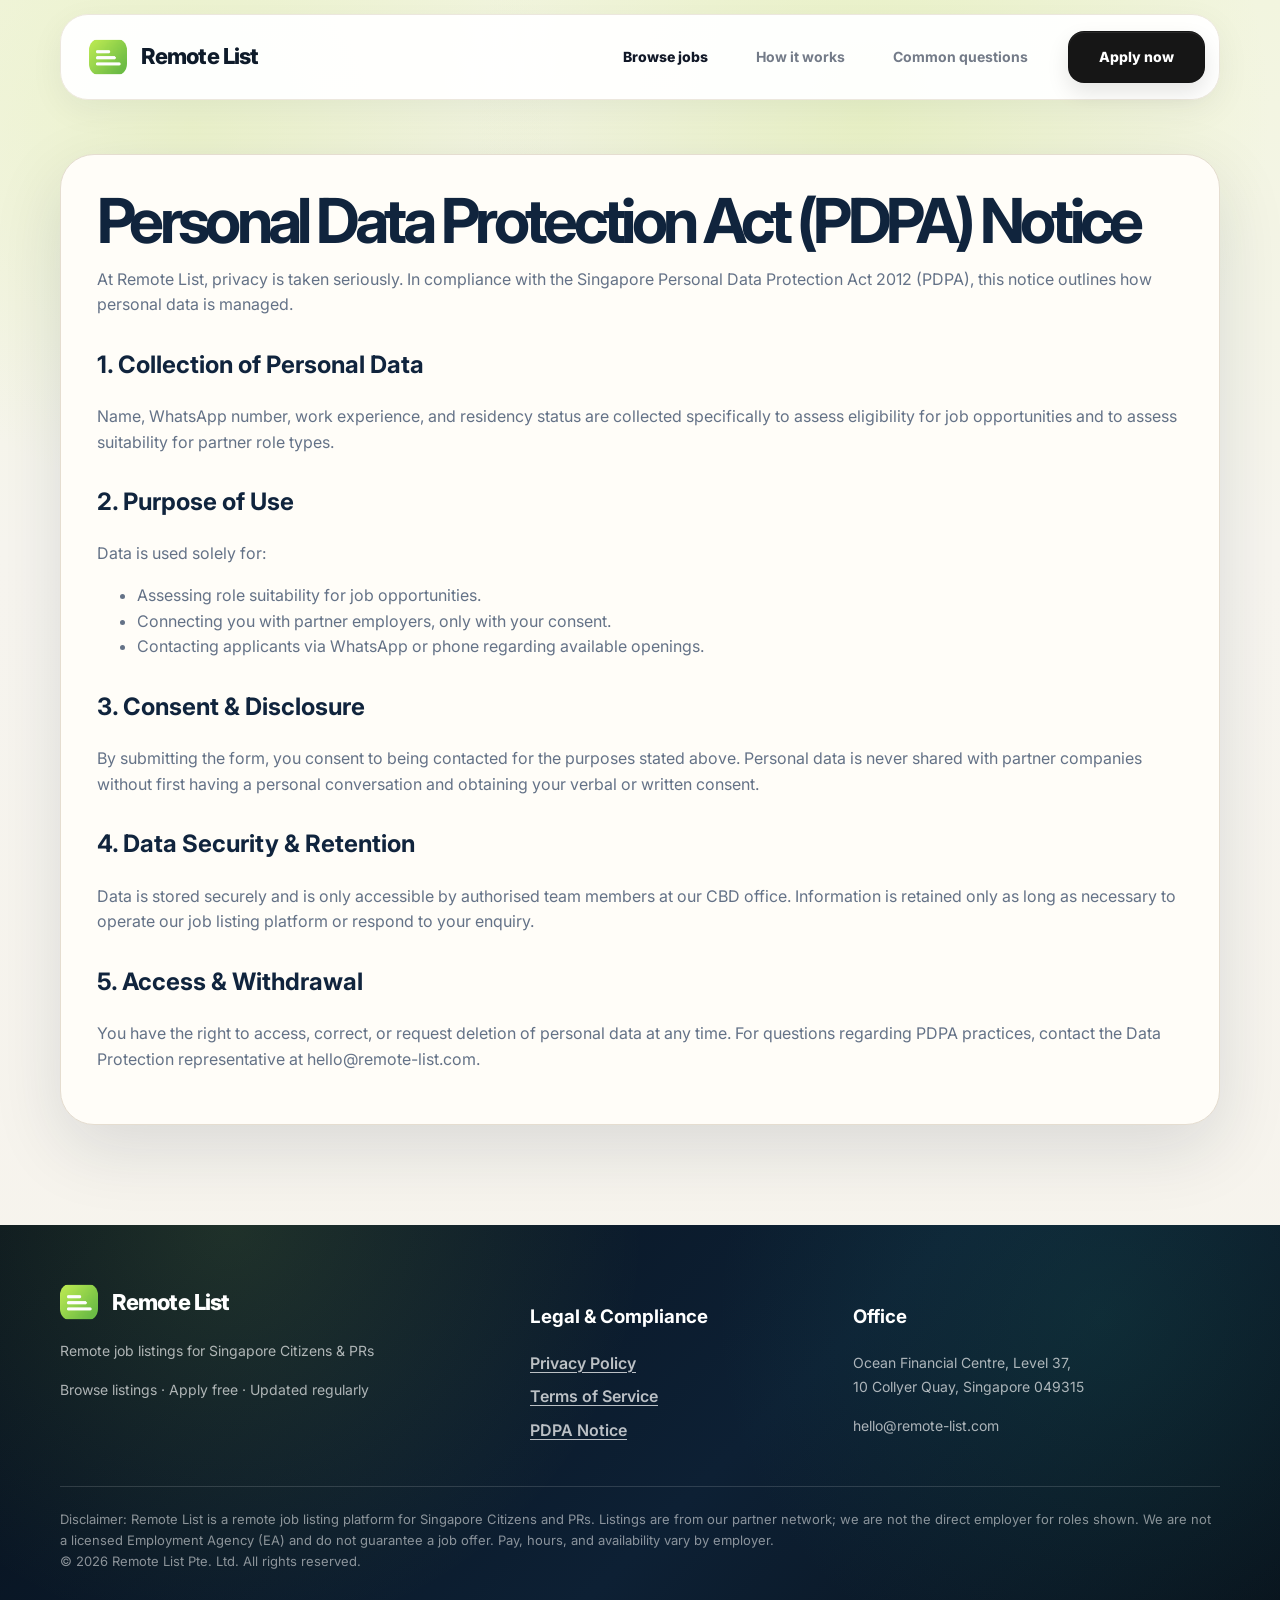
==== commit befb7851: "Replace consultant CTAs with Apply now and align copy flow - Change Talk to us to Apply now across n" ====
--- a/pdpa/index.html
+++ b/pdpa/index.html
@@ -30,7 +30,7 @@
       <a href="/#openings">Browse jobs</a>
       <a href="/#support">How it works</a>
       <a href="/#questions">Common questions</a>
-      <a class="btn secondary" href="/#conversation">Talk to us</a>
+      <a class="btn secondary" href="/#conversation">Apply now</a>
     </nav>
     <button class="menu-toggle" aria-label="Open menu" title="Menu">&#9776;</button>
   </div>
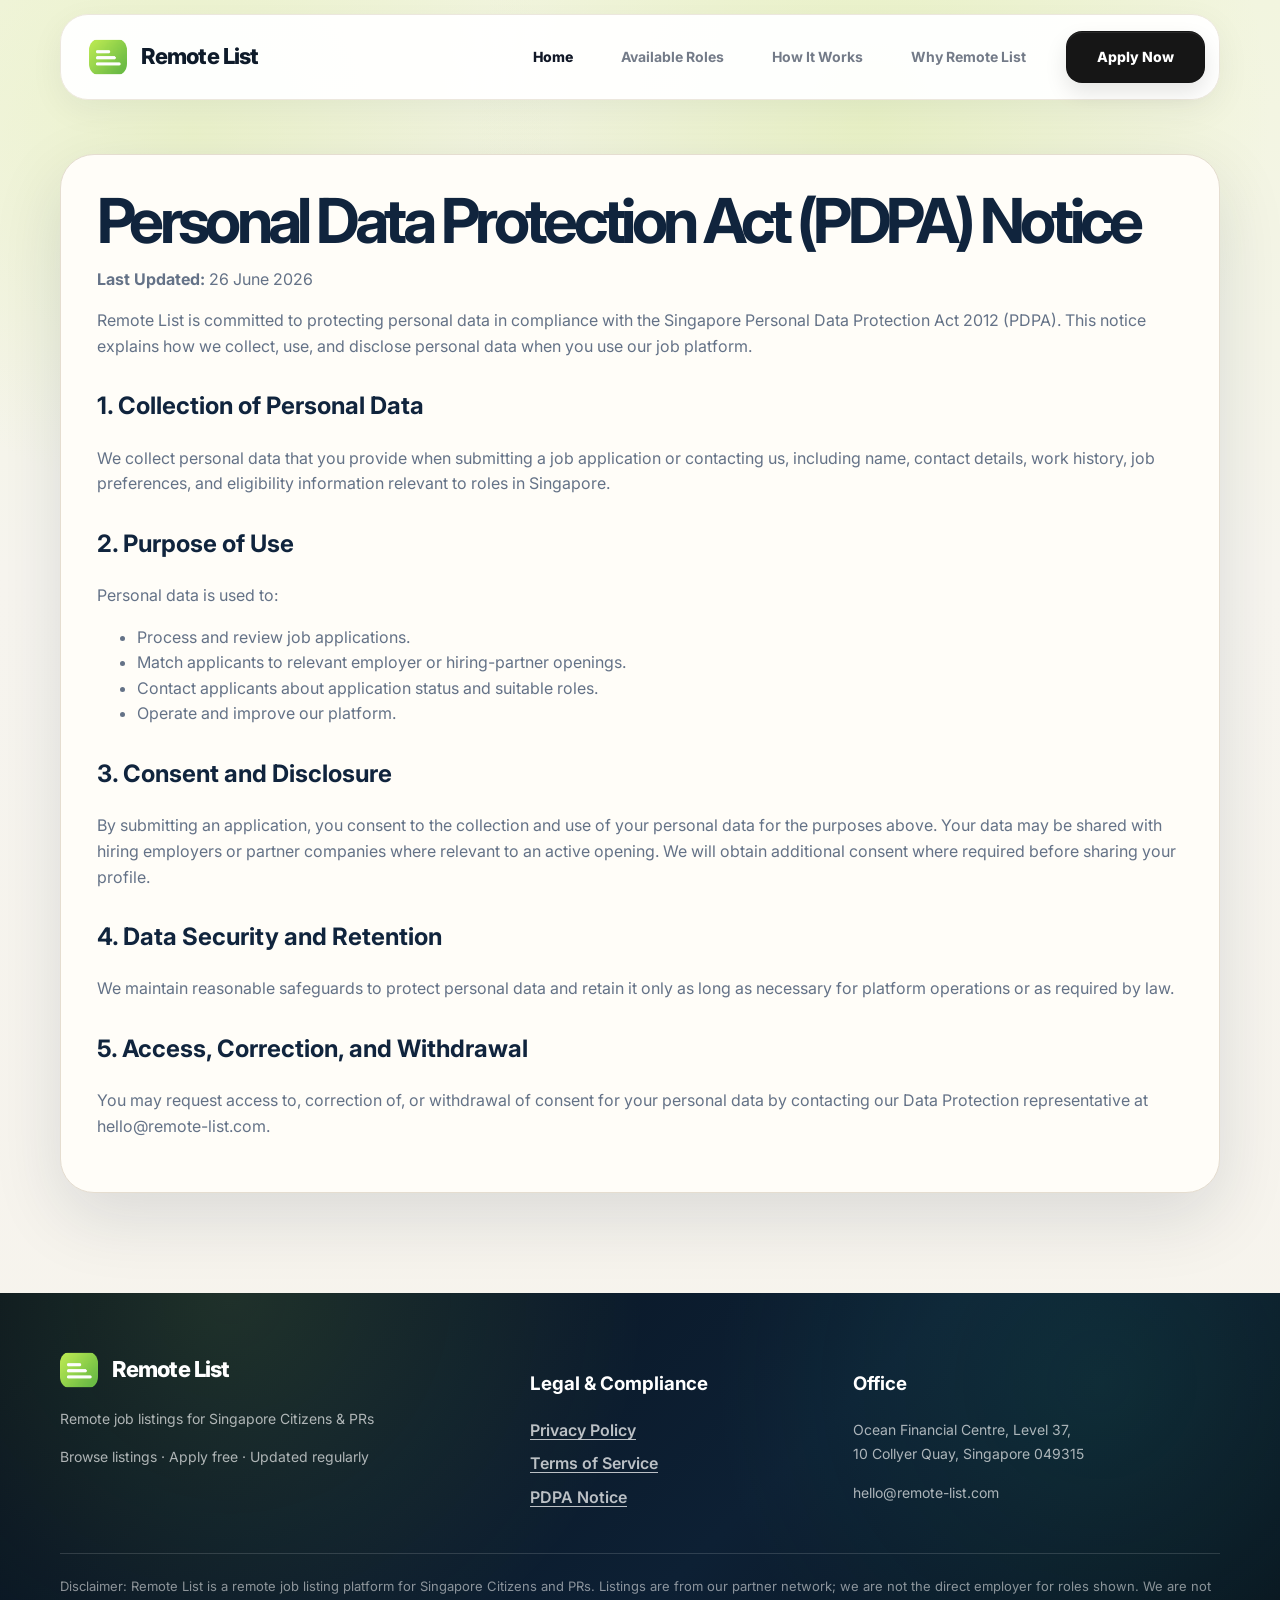
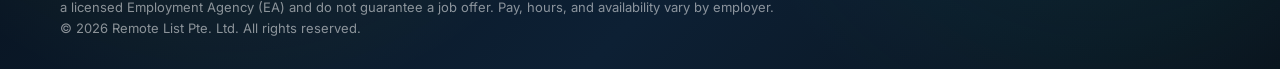
==== commit 3002902a: "Reposition Remote List as Singapore flexible work job platform Full landing page repositioning throu" ====
--- a/pdpa/index.html
+++ b/pdpa/index.html
@@ -27,10 +27,11 @@
   <div class="container navbar">
     <a class="brand" href="/"><img class="logo-mark" src="/assets/logo-mark.png" alt="" width="38" height="38"><span>Remote List</span></a>
     <nav class="nav-links">
-      <a href="/#openings">Browse jobs</a>
-      <a href="/#support">How it works</a>
-      <a href="/#questions">Common questions</a>
-      <a class="btn secondary" href="/#conversation">Apply now</a>
+      <a href="/">Home</a>
+      <a href="/#openings">Available Roles</a>
+      <a href="/#how-it-works">How It Works</a>
+      <a href="/#why-remote-list">Why Remote List</a>
+      <a class="btn secondary" href="/#apply">Apply Now</a>
     </nav>
     <button class="menu-toggle" aria-label="Open menu" title="Menu">&#9776;</button>
   </div>
@@ -39,22 +40,24 @@
   <div class="container">
     <article class="legal-card reveal">
       <h1>Personal Data Protection Act (PDPA) Notice</h1>
-      <p>At Remote List, privacy is taken seriously. In compliance with the Singapore Personal Data Protection Act 2012 (PDPA), this notice outlines how personal data is managed.</p>
+      <p><strong>Last Updated:</strong> 26 June 2026</p>
+      <p>Remote List is committed to protecting personal data in compliance with the Singapore Personal Data Protection Act 2012 (PDPA). This notice explains how we collect, use, and disclose personal data when you use our job platform.</p>
       <h2>1. Collection of Personal Data</h2>
-      <p>Name, WhatsApp number, work experience, and residency status are collected specifically to assess eligibility for job opportunities and to assess suitability for partner role types.</p>
+      <p>We collect personal data that you provide when submitting a job application or contacting us, including name, contact details, work history, job preferences, and eligibility information relevant to roles in Singapore.</p>
       <h2>2. Purpose of Use</h2>
-      <p>Data is used solely for:</p>
+      <p>Personal data is used to:</p>
       <ul>
-        <li>Assessing role suitability for job opportunities.</li>
-        <li>Connecting you with partner employers, only with your consent.</li>
-        <li>Contacting applicants via WhatsApp or phone regarding available openings.</li>
+        <li>Process and review job applications.</li>
+        <li>Match applicants to relevant employer or hiring-partner openings.</li>
+        <li>Contact applicants about application status and suitable roles.</li>
+        <li>Operate and improve our platform.</li>
       </ul>
-      <h2>3. Consent &amp; Disclosure</h2>
-      <p>By submitting the form, you consent to being contacted for the purposes stated above. Personal data is never shared with partner companies without first having a personal conversation and obtaining your verbal or written consent.</p>
-      <h2>4. Data Security &amp; Retention</h2>
-      <p>Data is stored securely and is only accessible by authorised team members at our CBD office. Information is retained only as long as necessary to operate our job listing platform or respond to your enquiry.</p>
-      <h2>5. Access &amp; Withdrawal</h2>
-      <p>You have the right to access, correct, or request deletion of personal data at any time. For questions regarding PDPA practices, contact the Data Protection representative at <a href="mailto:hello@remote-list.com">hello@remote-list.com</a>.</p>
+      <h2>3. Consent and Disclosure</h2>
+      <p>By submitting an application, you consent to the collection and use of your personal data for the purposes above. Your data may be shared with hiring employers or partner companies where relevant to an active opening. We will obtain additional consent where required before sharing your profile.</p>
+      <h2>4. Data Security and Retention</h2>
+      <p>We maintain reasonable safeguards to protect personal data and retain it only as long as necessary for platform operations or as required by law.</p>
+      <h2>5. Access, Correction, and Withdrawal</h2>
+      <p>You may request access to, correction of, or withdrawal of consent for your personal data by contacting our Data Protection representative at <a href="mailto:hello@remote-list.com">hello@remote-list.com</a>.</p>
     </article>
   </div>
 </main>
@@ -70,4 +73,4 @@
 </footer>
 <script src="/script.js"></script>
 </body>
-</html>+</html>
--- a/styles.css
+++ b/styles.css
@@ -2615,3 +2615,73 @@
     display:block !important;
   }
 }
+
+.benefit-icon-image{
+  width:24px;
+  height:24px;
+  object-fit:contain;
+  filter:brightness(0);
+}
+
+/* V51: hero spacing and benefits gap after stat strip removal */
+@media(min-width:981px){
+  .hero-modern-grid{
+    min-height:760px !important;
+    padding-bottom:0 !important;
+  }
+  .hero-modern-inner{
+    min-height:560px !important;
+  }
+  .benefits-section{
+    padding-top:76px !important;
+  }
+  .hero-modern-copy h1{
+    font-size:58px !important;
+  }
+  .section-title h2,
+  .support-hero-copy h2,
+  .faq-hero-copy h2,
+  .contact-copy h2{
+    font-size:52px !important;
+  }
+}
+
+@media(min-width:981px) and (max-width:1180px){
+  .hero-modern-grid{
+    min-height:800px !important;
+  }
+  .benefits-section{
+    padding-top:72px !important;
+  }
+}
+
+@media(max-width:980px){
+  .benefits-section{
+    padding-top:52px !important;
+  }
+}
+
+@media(min-width:981px){
+  .support-hero-inner{
+    align-items:center !important;
+  }
+}
+
+/* V52: lower bottom hero cards to prevent overlap */
+@media(min-width:981px){
+  .hero-card-3{
+    bottom:48px !important;
+  }
+  .hero-card-4{
+    bottom:48px !important;
+  }
+}
+
+@media(min-width:981px) and (max-width:1180px){
+  .hero-card-3{
+    bottom:40px !important;
+  }
+  .hero-card-4{
+    bottom:40px !important;
+  }
+}
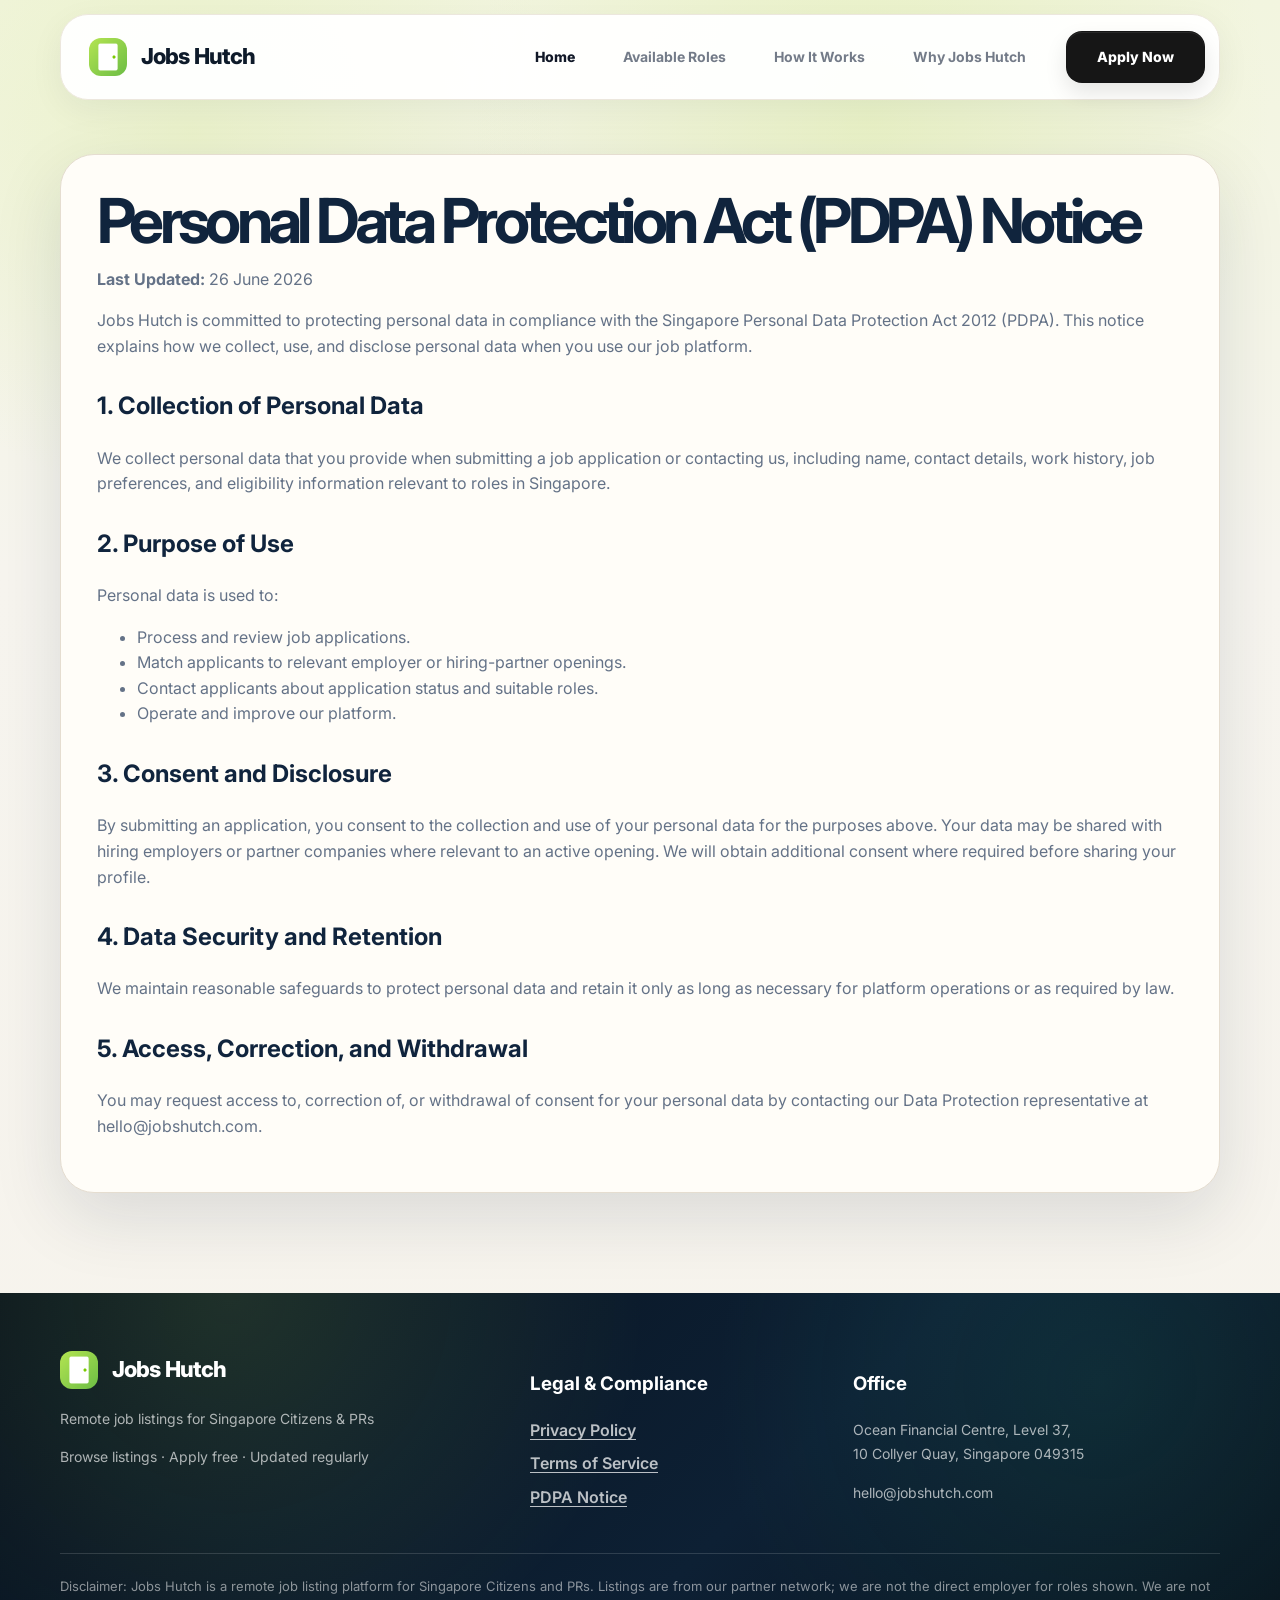
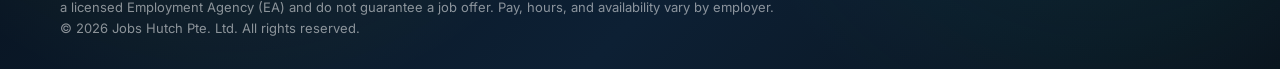
==== commit 15c66c23: "Update domain name and logo" ====
--- a/pdpa/index.html
+++ b/pdpa/index.html
@@ -1,16 +1,9 @@
 <!doctype html>
 <html lang="en">
 <head>
-<!-- Google Tag Manager -->
-<script>(function(w,d,s,l,i){w[l]=w[l]||[];w[l].push({'gtm.start':
-new Date().getTime(),event:'gtm.js'});var f=d.getElementsByTagName(s)[0],
-j=d.createElement(s),dl=l!='dataLayer'?'&l='+l:'';j.async=true;j.src=
-'https://www.googletagmanager.com/gtm.js?id='+i+dl;f.parentNode.insertBefore(j,f);
-})(window,document,'script','dataLayer','GTM-KXR3DJLG');</script>
-<!-- End Google Tag Manager -->
   <meta charset="utf-8">
   <meta name="viewport" content="width=device-width, initial-scale=1">
-  <title>PDPA Notice | Remote List</title>
+  <title>PDPA Notice | Jobs Hutch</title>
   <link rel="icon" href="/assets/favicon.png" type="image/png">
   <link rel="apple-touch-icon" href="/assets/favicon.png">
   <link rel="preconnect" href="https://fonts.googleapis.com">
@@ -19,18 +12,14 @@
   <link rel="stylesheet" href="/styles.css">
 </head>
 <body>
-<!-- Google Tag Manager (noscript) -->
-<noscript><iframe src="https://www.googletagmanager.com/ns.html?id=GTM-KXR3DJLG"
-height="0" width="0" style="display:none;visibility:hidden"></iframe></noscript>
-<!-- End Google Tag Manager (noscript) -->
 <header class="site-header">
   <div class="container navbar">
-    <a class="brand" href="/"><img class="logo-mark" src="/assets/logo-mark.png" alt="" width="38" height="38"><span>Remote List</span></a>
+    <a class="brand" href="/"><img class="logo-mark" src="/assets/logo-mark.png" alt="" width="38" height="38"><span>Jobs Hutch</span></a>
     <nav class="nav-links">
       <a href="/">Home</a>
       <a href="/#openings">Available Roles</a>
       <a href="/#how-it-works">How It Works</a>
-      <a href="/#why-remote-list">Why Remote List</a>
+      <a href="/#why-jobshutch">Why Jobs Hutch</a>
       <a class="btn secondary" href="/#apply">Apply Now</a>
     </nav>
     <button class="menu-toggle" aria-label="Open menu" title="Menu">&#9776;</button>
@@ -41,7 +30,7 @@
     <article class="legal-card reveal">
       <h1>Personal Data Protection Act (PDPA) Notice</h1>
       <p><strong>Last Updated:</strong> 26 June 2026</p>
-      <p>Remote List is committed to protecting personal data in compliance with the Singapore Personal Data Protection Act 2012 (PDPA). This notice explains how we collect, use, and disclose personal data when you use our job platform.</p>
+      <p>Jobs Hutch is committed to protecting personal data in compliance with the Singapore Personal Data Protection Act 2012 (PDPA). This notice explains how we collect, use, and disclose personal data when you use our job platform.</p>
       <h2>1. Collection of Personal Data</h2>
       <p>We collect personal data that you provide when submitting a job application or contacting us, including name, contact details, work history, job preferences, and eligibility information relevant to roles in Singapore.</p>
       <h2>2. Purpose of Use</h2>
@@ -57,18 +46,18 @@
       <h2>4. Data Security and Retention</h2>
       <p>We maintain reasonable safeguards to protect personal data and retain it only as long as necessary for platform operations or as required by law.</p>
       <h2>5. Access, Correction, and Withdrawal</h2>
-      <p>You may request access to, correction of, or withdrawal of consent for your personal data by contacting our Data Protection representative at <a href="mailto:hello@remote-list.com">hello@remote-list.com</a>.</p>
+      <p>You may request access to, correction of, or withdrawal of consent for your personal data by contacting our Data Protection representative at <a href="mailto:hello@jobshutch.com">hello@jobshutch.com</a>.</p>
     </article>
   </div>
 </main>
 <footer class="site-footer">
   <div class="container">
     <div class="footer-grid">
-      <div><a class="brand" href="/"><img class="logo-mark" src="/assets/logo-mark.png" alt="" width="38" height="38"><span>Remote List</span></a><p>Remote job listings for Singapore Citizens &amp; PRs</p><p>Browse listings · Apply free · Updated regularly</p></div>
+      <div><a class="brand" href="/"><img class="logo-mark" src="/assets/logo-mark.png" alt="" width="38" height="38"><span>Jobs Hutch</span></a><p>Remote job listings for Singapore Citizens &amp; PRs</p><p>Browse listings · Apply free · Updated regularly</p></div>
       <div><h3>Legal &amp; Compliance</h3><div class="footer-links"><a href="/privacy-policy">Privacy Policy</a><a href="/terms-and-conditions">Terms of Service</a><a href="/pdpa">PDPA Notice</a></div></div>
-      <div><h3>Office</h3><p>Ocean Financial Centre, Level 37,<br>10 Collyer Quay, Singapore 049315</p><p><a href="mailto:hello@remote-list.com">hello@remote-list.com</a></p></div>
+      <div><h3>Office</h3><p>Ocean Financial Centre, Level 37,<br>10 Collyer Quay, Singapore 049315</p><p><a href="mailto:hello@jobshutch.com">hello@jobshutch.com</a></p></div>
     </div>
-    <div class="footer-bottom">Disclaimer: Remote List is a remote job listing platform for Singapore Citizens and PRs. Listings are from our partner network; we are not the direct employer for roles shown. We are not a licensed Employment Agency (EA) and do not guarantee a job offer. Pay, hours, and availability vary by employer.<br>&copy; 2026 Remote List Pte. Ltd. All rights reserved.</div>
+    <div class="footer-bottom">Disclaimer: Jobs Hutch is a remote job listing platform for Singapore Citizens and PRs. Listings are from our partner network; we are not the direct employer for roles shown. We are not a licensed Employment Agency (EA) and do not guarantee a job offer. Pay, hours, and availability vary by employer.<br>&copy; 2026 Jobs Hutch Pte. Ltd. All rights reserved.</div>
   </div>
 </footer>
 <script src="/script.js"></script>
--- a/styles.css
+++ b/styles.css
@@ -2126,7 +2126,7 @@
   display:block;
 }
 .hero-headline-break{
-  display:none;
+  display:block;
 }
 @media(min-width:981px){
   .hero-headline-break{
@@ -2685,3 +2685,523 @@
     bottom:40px !important;
   }
 }
+
+/* V53: three-line hero headline, larger cards, no text overlap */
+@media(min-width:981px){
+  .hero-modern-grid{
+    min-height:880px !important;
+    padding-top:172px !important;
+    padding-bottom:60px !important;
+  }
+  .hero-modern-inner{
+    min-height:660px !important;
+    grid-template-columns:minmax(260px,1fr) minmax(380px,580px) minmax(260px,1fr) !important;
+    gap:36px !important;
+  }
+  .hero-modern-copy{
+    z-index:3 !important;
+    max-width:580px !important;
+    width:100% !important;
+    padding:0 12px !important;
+  }
+  .hero-modern-copy h1,
+  .hero-modern-copy .hero-headline{
+    max-width:none !important;
+    width:max-content !important;
+    max-width:100% !important;
+    margin-left:auto !important;
+    margin-right:auto !important;
+    margin-bottom:24px !important;
+    font-size:52px !important;
+    line-height:1.14 !important;
+    letter-spacing:-.055em !important;
+  }
+  .hero-headline-line{
+    display:block !important;
+    white-space:nowrap !important;
+  }
+  .hero-headline-line + .hero-headline-line{
+    margin-top:0.04em !important;
+  }
+  .hero-modern-copy .hero-description{
+    max-width:540px !important;
+    margin-left:auto !important;
+    margin-right:auto !important;
+    margin-bottom:16px !important;
+    font-size:18px !important;
+    line-height:1.7 !important;
+    color:#506177 !important;
+    opacity:1 !important;
+  }
+  .hero-modern-copy .hero-sub{
+    max-width:540px !important;
+    margin-left:auto !important;
+    margin-right:auto !important;
+    margin-bottom:28px !important;
+    font-size:16px !important;
+    line-height:1.65 !important;
+    color:#64748b !important;
+  }
+  .hero-card-1{
+    left:8px !important;
+    top:0 !important;
+    width:248px !important;
+  }
+  .hero-card-2{
+    right:-88px !important;
+    top:0 !important;
+    width:308px !important;
+  }
+  .hero-card-3{
+    left:-8px !important;
+    bottom:64px !important;
+    width:300px !important;
+  }
+  .hero-card-4{
+    right:168px !important;
+    bottom:64px !important;
+    width:258px !important;
+  }
+  .hero-card-stage > .hero-trust-badge{
+    right:0 !important;
+    bottom:0 !important;
+    width:156px !important;
+  }
+}
+
+@media(min-width:981px) and (max-width:1280px){
+  .hero-modern-inner{
+    grid-template-columns:minmax(220px,1fr) minmax(360px,540px) minmax(220px,1fr) !important;
+  }
+  .hero-modern-copy h1,
+  .hero-modern-copy .hero-headline{
+    font-size:44px !important;
+  }
+  .hero-modern-copy .hero-description{
+    max-width:480px !important;
+    font-size:18px !important;
+  }
+  .hero-modern-copy .hero-sub{
+    max-width:480px !important;
+    font-size:16px !important;
+  }
+  .hero-card-1{
+    left:0 !important;
+    width:214px !important;
+  }
+  .hero-card-2{
+    right:-72px !important;
+    width:268px !important;
+  }
+  .hero-card-3{
+    left:-16px !important;
+    bottom:52px !important;
+    width:262px !important;
+  }
+  .hero-card-4{
+    right:148px !important;
+    bottom:52px !important;
+    width:224px !important;
+  }
+  .hero-card-stage > .hero-trust-badge{
+    width:138px !important;
+  }
+}
+
+@media(min-width:1281px){
+  .hero-modern-inner{
+    grid-template-columns:minmax(280px,1fr) minmax(400px,580px) minmax(280px,1fr) !important;
+  }
+  .hero-card-1{
+    left:24px !important;
+    width:256px !important;
+  }
+  .hero-card-2{
+    right:-96px !important;
+    width:318px !important;
+  }
+  .hero-card-3{
+    left:12px !important;
+    width:308px !important;
+  }
+  .hero-card-4{
+    right:176px !important;
+    width:268px !important;
+  }
+}
+
+@media(min-width:1500px){
+  .hero-modern-inner{
+    grid-template-columns:minmax(300px,1fr) minmax(420px,600px) minmax(300px,1fr) !important;
+  }
+  .hero-modern-copy h1,
+  .hero-modern-copy .hero-headline{
+    font-size:54px !important;
+  }
+  .hero-card-1{
+    left:36px !important;
+    width:268px !important;
+  }
+  .hero-card-2{
+    right:-108px !important;
+    width:330px !important;
+  }
+  .hero-card-3{
+    left:20px !important;
+    width:320px !important;
+  }
+  .hero-card-4{
+    right:188px !important;
+    width:278px !important;
+  }
+  .hero-card-stage > .hero-trust-badge{
+    width:168px !important;
+  }
+}
+
+.hero-modern-copy .hero-description{
+  font-size:18px;
+  color:#506177;
+}
+
+.benefits-disclaimer{
+  margin:28px 0 0;
+  max-width:920px;
+  text-align:left;
+  color:#64748b;
+  font-size:15px;
+  line-height:1.65;
+  text-wrap:balance;
+}
+
+@media(min-width:981px){
+  .benefits-disclaimer{
+    margin-left:auto;
+    margin-right:auto;
+    text-align:center;
+  }
+}
+
+@media(max-width:980px){
+  .hero-headline-line{
+    white-space:normal !important;
+  }
+  .hero-modern-copy .hero-description{
+    font-size:16px !important;
+  }
+}
+
+/* V54: hero copy width, card spacing, and tablet/mobile description size */
+@media(min-width:981px){
+  .hero-modern-inner{
+    grid-template-columns:minmax(230px,1fr) minmax(460px,680px) minmax(230px,1fr) !important;
+  }
+  .hero-modern-copy{
+    max-width:680px !important;
+  }
+  .hero-modern-copy .hero-description,
+  .hero-modern-copy .hero-sub{
+    max-width:640px !important;
+  }
+  .hero-card-1{
+    left:-20px !important;
+    top:0 !important;
+  }
+  .hero-card-3{
+    left:-36px !important;
+    bottom:92px !important;
+  }
+  .hero-card-2{
+    right:-104px !important;
+    top:4px !important;
+  }
+  .hero-card-4{
+    right:108px !important;
+    bottom:92px !important;
+  }
+  .hero-card-stage > .hero-trust-badge{
+    right:6px !important;
+    bottom:10px !important;
+  }
+}
+
+@media(min-width:981px) and (max-width:1280px){
+  .hero-modern-inner{
+    grid-template-columns:minmax(200px,1fr) minmax(420px,620px) minmax(200px,1fr) !important;
+  }
+  .hero-modern-copy{
+    max-width:620px !important;
+  }
+  .hero-modern-copy .hero-description,
+  .hero-modern-copy .hero-sub{
+    max-width:580px !important;
+  }
+  .hero-card-1{
+    left:-24px !important;
+  }
+  .hero-card-3{
+    left:-40px !important;
+    bottom:88px !important;
+  }
+  .hero-card-2{
+    right:-88px !important;
+    top:6px !important;
+  }
+  .hero-card-4{
+    right:96px !important;
+    bottom:88px !important;
+  }
+}
+
+@media(min-width:1281px){
+  .hero-modern-inner{
+    grid-template-columns:minmax(260px,1fr) minmax(480px,700px) minmax(260px,1fr) !important;
+  }
+  .hero-modern-copy{
+    max-width:700px !important;
+  }
+  .hero-card-1{
+    left:-12px !important;
+  }
+  .hero-card-3{
+    left:-28px !important;
+    bottom:96px !important;
+  }
+  .hero-card-2{
+    right:-112px !important;
+    top:2px !important;
+  }
+  .hero-card-4{
+    right:112px !important;
+    bottom:96px !important;
+  }
+}
+
+@media(min-width:1500px){
+  .hero-modern-inner{
+    grid-template-columns:minmax(280px,1fr) minmax(500px,720px) minmax(280px,1fr) !important;
+  }
+  .hero-modern-copy{
+    max-width:720px !important;
+  }
+  .hero-card-1{
+    left:0 !important;
+  }
+  .hero-card-3{
+    left:-20px !important;
+    bottom:100px !important;
+  }
+  .hero-card-2{
+    right:-118px !important;
+  }
+  .hero-card-4{
+    right:118px !important;
+    bottom:100px !important;
+  }
+}
+
+/* V55: hero card vertical tuning, trust badge in card 4, unified section headings */
+.hero-card-4{
+  overflow:visible;
+}
+
+.hero-card-4 .hero-trust-badge{
+  filter:drop-shadow(0 18px 42px rgba(16,36,61,.10));
+}
+
+.section-title h2,
+.support-hero-copy h2,
+.faq-hero-copy h2,
+.contact-copy h2{
+  letter-spacing:-.055em !important;
+  line-height:1.14 !important;
+}
+
+@media(min-width:981px){
+  .hero-card-1{
+    top:56px !important;
+  }
+  .hero-card-2{
+    top:40px !important;
+  }
+  .hero-card-3{
+    bottom:36px !important;
+  }
+  .hero-card-4{
+    display:flex !important;
+    flex-direction:row !important;
+    align-items:flex-end !important;
+    gap:10px !important;
+    right:16px !important;
+    bottom:36px !important;
+    width:auto !important;
+    max-width:none !important;
+  }
+  .hero-card-4 > img:first-child{
+    display:block;
+    width:240px !important;
+    flex:0 0 auto;
+  }
+  .hero-card-4 .hero-trust-badge{
+    position:static !important;
+    transform:none !important;
+    left:auto !important;
+    bottom:auto !important;
+    width:200px !important;
+    max-width:none;
+    height:auto;
+    flex:0 0 auto;
+    align-self:flex-end;
+    margin-bottom:0;
+  }
+  .hero-card-stage > .hero-trust-badge{
+    display:none !important;
+  }
+}
+
+@media(min-width:981px) and (max-width:1280px){
+  .hero-card-1{
+    top:52px !important;
+  }
+  .hero-card-2{
+    top:36px !important;
+  }
+  .hero-card-3{
+    bottom:32px !important;
+  }
+  .hero-card-4{
+    right:12px !important;
+    bottom:32px !important;
+    gap:10px !important;
+  }
+  .hero-card-4 > img:first-child{
+    width:212px !important;
+  }
+  .hero-card-4 .hero-trust-badge{
+    width:178px !important;
+  }
+}
+
+@media(min-width:1281px){
+  .hero-card-1{
+    top:60px !important;
+  }
+  .hero-card-2{
+    top:44px !important;
+  }
+  .hero-card-3{
+    bottom:40px !important;
+  }
+  .hero-card-4{
+    right:20px !important;
+    bottom:40px !important;
+    gap:10px !important;
+  }
+  .hero-card-4 > img:first-child{
+    width:252px !important;
+  }
+  .hero-card-4 .hero-trust-badge{
+    width:208px !important;
+  }
+}
+
+@media(min-width:1500px){
+  .hero-card-1{
+    top:64px !important;
+  }
+  .hero-card-2{
+    top:48px !important;
+  }
+  .hero-card-3{
+    bottom:44px !important;
+  }
+  .hero-card-4{
+    right:24px !important;
+    bottom:44px !important;
+    gap:10px !important;
+  }
+  .hero-card-4 > img:first-child{
+    width:262px !important;
+  }
+  .hero-card-4 .hero-trust-badge{
+    width:216px !important;
+  }
+}
+
+@media(max-width:980px){
+  .hero-card-4{
+    display:block !important;
+    width:100% !important;
+    max-width:270px !important;
+  }
+  .hero-card-4 > img:first-child{
+    width:100% !important;
+  }
+  .hero-card-4 .hero-trust-badge{
+    position:static !important;
+    transform:none !important;
+    display:block !important;
+    width:100% !important;
+    max-width:300px;
+    margin:10px auto 0;
+  }
+}
+
+@media(max-width:640px){
+  .hero-card-4 .hero-trust-badge{
+    display:block !important;
+  }
+}
+
+/* V56: hero card 2/card 4 horizontal tuning and tight Marcus Lim badge gap */
+@media(min-width:981px){
+  .hero-card-2{
+    right:-64px !important;
+  }
+  .hero-card-4{
+    right:-124px !important;
+    gap:0 !important;
+  }
+  .hero-card-4 .hero-trust-badge{
+    margin-left:-4px !important;
+  }
+}
+
+@media(min-width:981px) and (max-width:1280px){
+  .hero-card-2{
+    right:-48px !important;
+  }
+  .hero-card-4{
+    right:-128px !important;
+    gap:0 !important;
+  }
+  .hero-card-4 .hero-trust-badge{
+    margin-left:-4px !important;
+  }
+}
+
+@media(min-width:1281px){
+  .hero-card-2{
+    right:-72px !important;
+  }
+  .hero-card-4{
+    right:-120px !important;
+    gap:0 !important;
+  }
+  .hero-card-4 .hero-trust-badge{
+    margin-left:-4px !important;
+  }
+}
+
+@media(min-width:1500px){
+  .hero-card-2{
+    right:-78px !important;
+  }
+  .hero-card-4{
+    right:-116px !important;
+    gap:0 !important;
+  }
+  .hero-card-4 .hero-trust-badge{
+    margin-left:-4px !important;
+  }
+}
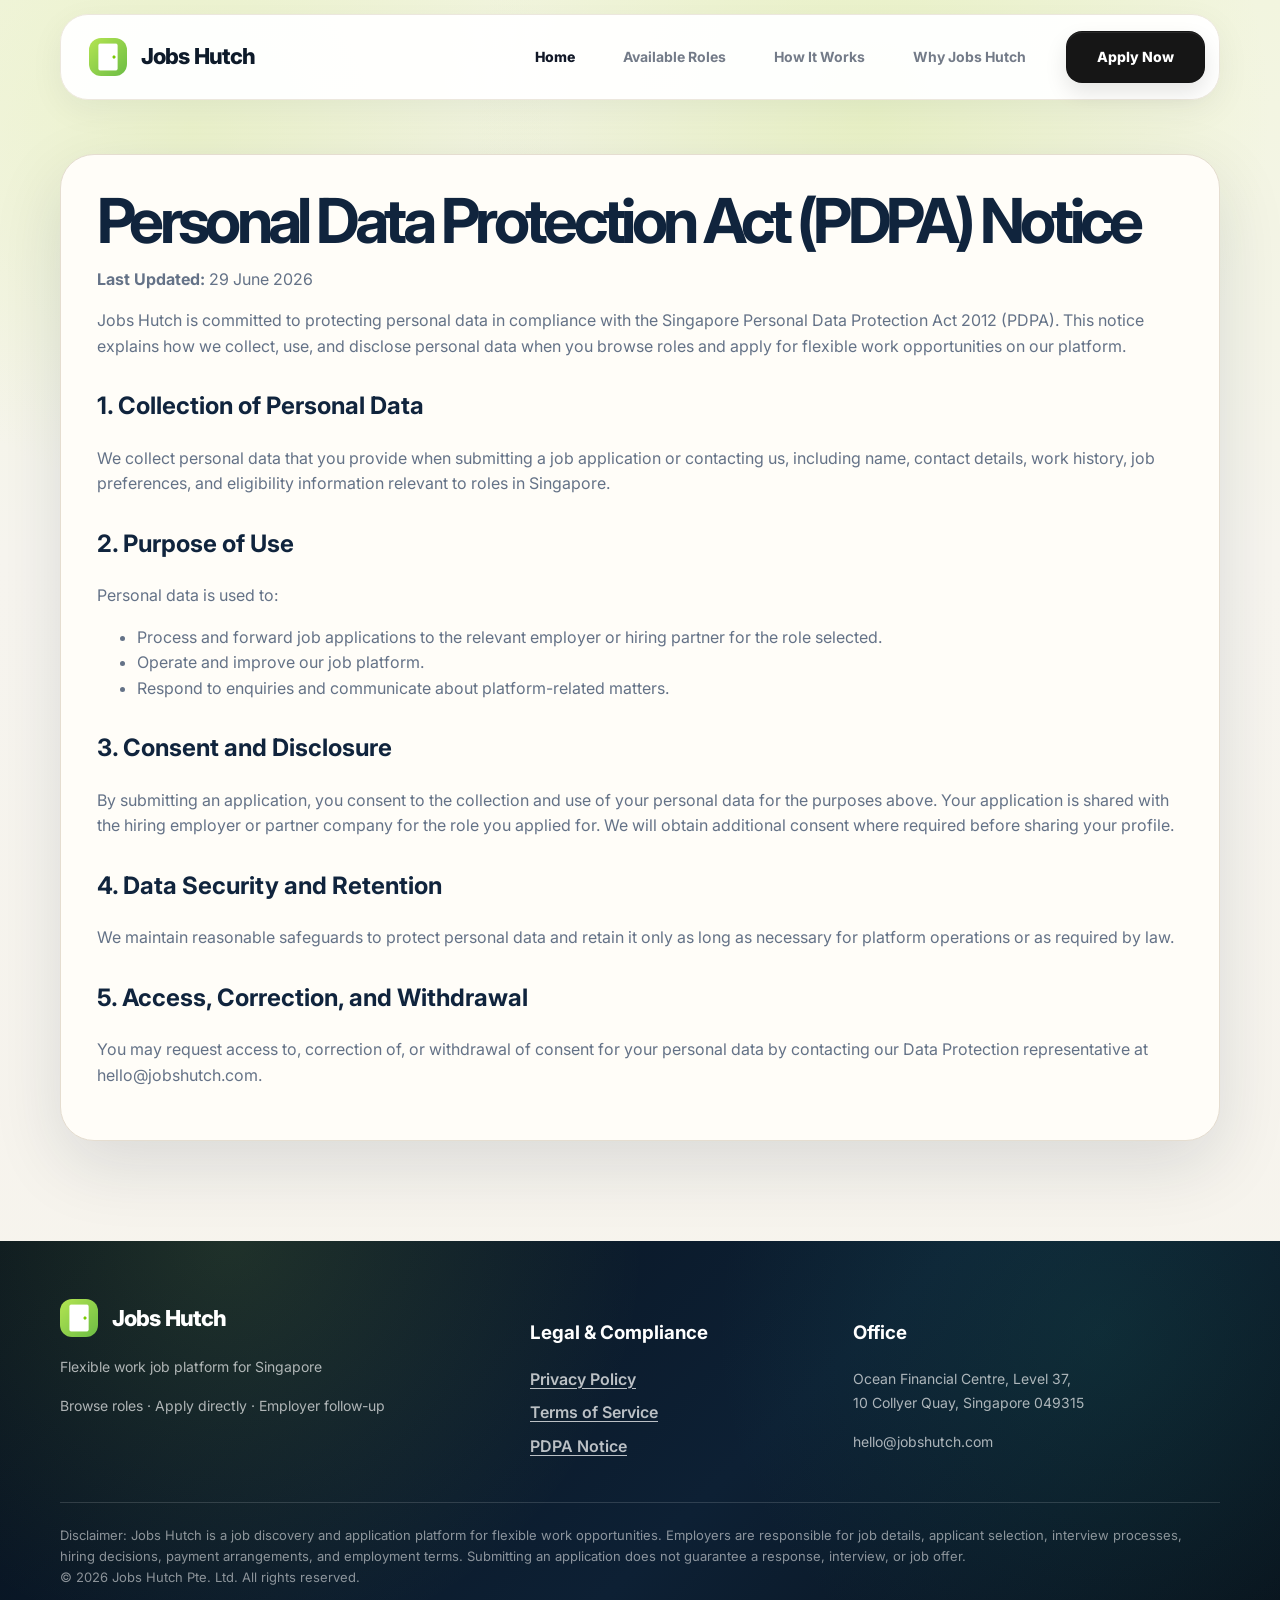
==== commit 4bf735a8: "Align thank-you and legal pages with Jobs Hutch job platform positioning - Rewrite thank-you page fl" ====
--- a/pdpa/index.html
+++ b/pdpa/index.html
@@ -29,20 +29,19 @@
   <div class="container">
     <article class="legal-card reveal">
       <h1>Personal Data Protection Act (PDPA) Notice</h1>
-      <p><strong>Last Updated:</strong> 26 June 2026</p>
-      <p>Jobs Hutch is committed to protecting personal data in compliance with the Singapore Personal Data Protection Act 2012 (PDPA). This notice explains how we collect, use, and disclose personal data when you use our job platform.</p>
+      <p><strong>Last Updated:</strong> 29 June 2026</p>
+      <p>Jobs Hutch is committed to protecting personal data in compliance with the Singapore Personal Data Protection Act 2012 (PDPA). This notice explains how we collect, use, and disclose personal data when you browse roles and apply for flexible work opportunities on our platform.</p>
       <h2>1. Collection of Personal Data</h2>
       <p>We collect personal data that you provide when submitting a job application or contacting us, including name, contact details, work history, job preferences, and eligibility information relevant to roles in Singapore.</p>
       <h2>2. Purpose of Use</h2>
       <p>Personal data is used to:</p>
       <ul>
-        <li>Process and review job applications.</li>
-        <li>Match applicants to relevant employer or hiring-partner openings.</li>
-        <li>Contact applicants about application status and suitable roles.</li>
-        <li>Operate and improve our platform.</li>
+        <li>Process and forward job applications to the relevant employer or hiring partner for the role selected.</li>
+        <li>Operate and improve our job platform.</li>
+        <li>Respond to enquiries and communicate about platform-related matters.</li>
       </ul>
       <h2>3. Consent and Disclosure</h2>
-      <p>By submitting an application, you consent to the collection and use of your personal data for the purposes above. Your data may be shared with hiring employers or partner companies where relevant to an active opening. We will obtain additional consent where required before sharing your profile.</p>
+      <p>By submitting an application, you consent to the collection and use of your personal data for the purposes above. Your application is shared with the hiring employer or partner company for the role you applied for. We will obtain additional consent where required before sharing your profile.</p>
       <h2>4. Data Security and Retention</h2>
       <p>We maintain reasonable safeguards to protect personal data and retain it only as long as necessary for platform operations or as required by law.</p>
       <h2>5. Access, Correction, and Withdrawal</h2>
@@ -53,11 +52,11 @@
 <footer class="site-footer">
   <div class="container">
     <div class="footer-grid">
-      <div><a class="brand" href="/"><img class="logo-mark" src="/assets/logo-mark.png" alt="" width="38" height="38"><span>Jobs Hutch</span></a><p>Remote job listings for Singapore Citizens &amp; PRs</p><p>Browse listings · Apply free · Updated regularly</p></div>
+      <div><a class="brand" href="/"><img class="logo-mark" src="/assets/logo-mark.png" alt="" width="38" height="38"><span>Jobs Hutch</span></a><p>Flexible work job platform for Singapore</p><p>Browse roles &middot; Apply directly &middot; Employer follow-up</p></div>
       <div><h3>Legal &amp; Compliance</h3><div class="footer-links"><a href="/privacy-policy">Privacy Policy</a><a href="/terms-and-conditions">Terms of Service</a><a href="/pdpa">PDPA Notice</a></div></div>
       <div><h3>Office</h3><p>Ocean Financial Centre, Level 37,<br>10 Collyer Quay, Singapore 049315</p><p><a href="mailto:hello@jobshutch.com">hello@jobshutch.com</a></p></div>
     </div>
-    <div class="footer-bottom">Disclaimer: Jobs Hutch is a remote job listing platform for Singapore Citizens and PRs. Listings are from our partner network; we are not the direct employer for roles shown. We are not a licensed Employment Agency (EA) and do not guarantee a job offer. Pay, hours, and availability vary by employer.<br>&copy; 2026 Jobs Hutch Pte. Ltd. All rights reserved.</div>
+    <div class="footer-bottom">Disclaimer: Jobs Hutch is a job discovery and application platform for flexible work opportunities. Employers are responsible for job details, applicant selection, interview processes, hiring decisions, payment arrangements, and employment terms. Submitting an application does not guarantee a response, interview, or job offer.<br>&copy; 2026 Jobs Hutch Pte. Ltd. All rights reserved.</div>
   </div>
 </footer>
 <script src="/script.js"></script>
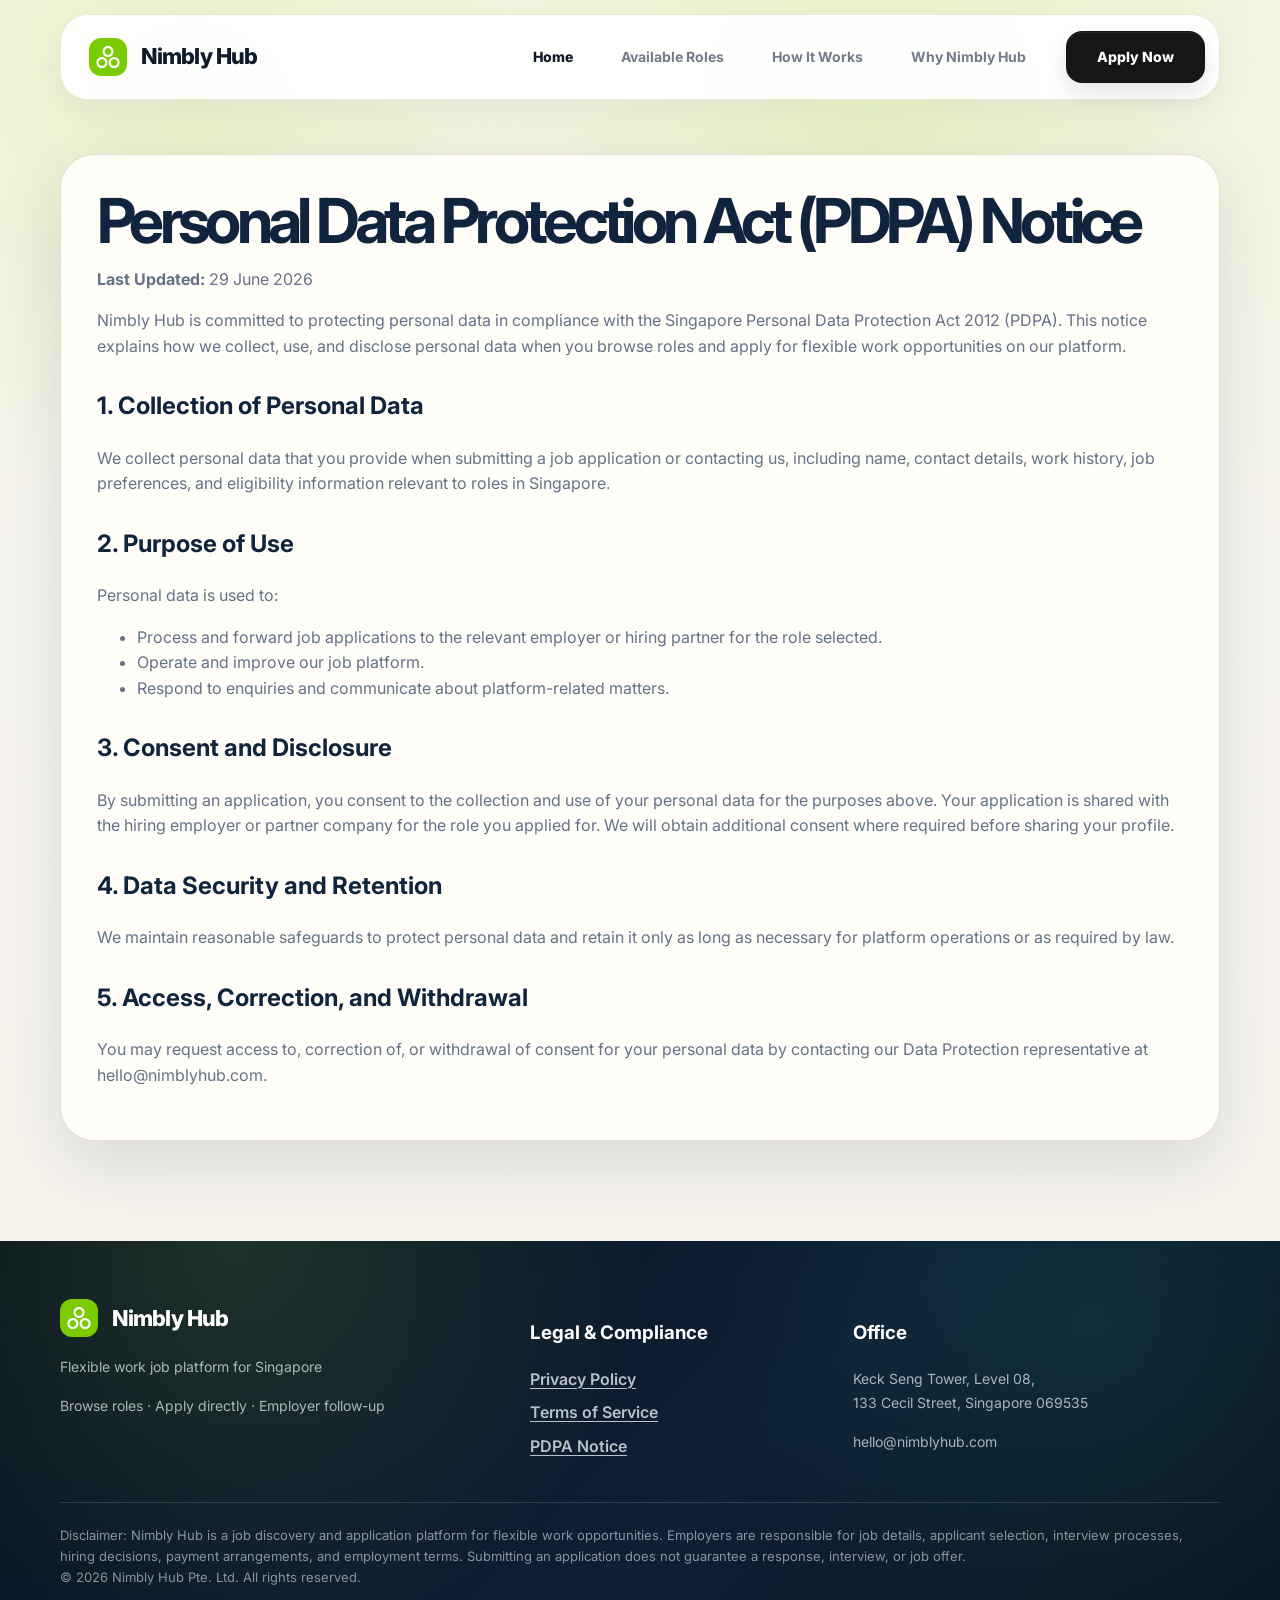
==== commit 7cd96b1c: "Dong SG1.0: nimblyhub.com. Co-authored-by: Cursor <cursoragent@cursor.com>" ====
--- a/pdpa/index.html
+++ b/pdpa/index.html
@@ -3,7 +3,14 @@
 <head>
   <meta charset="utf-8">
   <meta name="viewport" content="width=device-width, initial-scale=1">
-  <title>PDPA Notice | Jobs Hutch</title>
+  <!-- Google Tag Manager -->
+  <script>(function(w,d,s,l,i){w[l]=w[l]||[];w[l].push({'gtm.start':
+  new Date().getTime(),event:'gtm.js'});var f=d.getElementsByTagName(s)[0],
+  j=d.createElement(s),dl=l!='dataLayer'?'&l='+l:'';j.async=true;j.src=
+  'https://www.googletagmanager.com/gtm.js?id='+i+dl;f.parentNode.insertBefore(j,f);
+  })(window,document,'script','dataLayer','GTM-KGZW89FL');</script>
+  <!-- End Google Tag Manager -->
+  <title>PDPA Notice | Nimbly Hub</title>
   <link rel="icon" href="/assets/favicon.png" type="image/png">
   <link rel="apple-touch-icon" href="/assets/favicon.png">
   <link rel="preconnect" href="https://fonts.googleapis.com">
@@ -12,14 +19,18 @@
   <link rel="stylesheet" href="/styles.css">
 </head>
 <body>
+<!-- Google Tag Manager (noscript) -->
+<noscript><iframe src="https://www.googletagmanager.com/ns.html?id=GTM-KGZW89FL"
+height="0" width="0" style="display:none;visibility:hidden"></iframe></noscript>
+<!-- End Google Tag Manager (noscript) -->
 <header class="site-header">
   <div class="container navbar">
-    <a class="brand" href="/"><img class="logo-mark" src="/assets/logo-mark.png" alt="" width="38" height="38"><span>Jobs Hutch</span></a>
+    <a class="brand" href="/"><img class="logo-mark" src="/assets/logo-mark.png" alt="" width="38" height="38"><span>Nimbly Hub</span></a>
     <nav class="nav-links">
       <a href="/">Home</a>
       <a href="/#openings">Available Roles</a>
       <a href="/#how-it-works">How It Works</a>
-      <a href="/#why-jobshutch">Why Jobs Hutch</a>
+      <a href="/#why-nimblyhub">Why Nimbly Hub</a>
       <a class="btn secondary" href="/#apply">Apply Now</a>
     </nav>
     <button class="menu-toggle" aria-label="Open menu" title="Menu">&#9776;</button>
@@ -30,7 +41,7 @@
     <article class="legal-card reveal">
       <h1>Personal Data Protection Act (PDPA) Notice</h1>
       <p><strong>Last Updated:</strong> 29 June 2026</p>
-      <p>Jobs Hutch is committed to protecting personal data in compliance with the Singapore Personal Data Protection Act 2012 (PDPA). This notice explains how we collect, use, and disclose personal data when you browse roles and apply for flexible work opportunities on our platform.</p>
+      <p>Nimbly Hub is committed to protecting personal data in compliance with the Singapore Personal Data Protection Act 2012 (PDPA). This notice explains how we collect, use, and disclose personal data when you browse roles and apply for flexible work opportunities on our platform.</p>
       <h2>1. Collection of Personal Data</h2>
       <p>We collect personal data that you provide when submitting a job application or contacting us, including name, contact details, work history, job preferences, and eligibility information relevant to roles in Singapore.</p>
       <h2>2. Purpose of Use</h2>
@@ -45,18 +56,18 @@
       <h2>4. Data Security and Retention</h2>
       <p>We maintain reasonable safeguards to protect personal data and retain it only as long as necessary for platform operations or as required by law.</p>
       <h2>5. Access, Correction, and Withdrawal</h2>
-      <p>You may request access to, correction of, or withdrawal of consent for your personal data by contacting our Data Protection representative at <a href="mailto:hello@jobshutch.com">hello@jobshutch.com</a>.</p>
+      <p>You may request access to, correction of, or withdrawal of consent for your personal data by contacting our Data Protection representative at <a href="mailto:hello@nimblyhub.com">hello@nimblyhub.com</a>.</p>
     </article>
   </div>
 </main>
 <footer class="site-footer">
   <div class="container">
     <div class="footer-grid">
-      <div><a class="brand" href="/"><img class="logo-mark" src="/assets/logo-mark.png" alt="" width="38" height="38"><span>Jobs Hutch</span></a><p>Flexible work job platform for Singapore</p><p>Browse roles &middot; Apply directly &middot; Employer follow-up</p></div>
+      <div><a class="brand" href="/"><img class="logo-mark" src="/assets/logo-mark.png" alt="" width="38" height="38"><span>Nimbly Hub</span></a><p>Flexible work job platform for Singapore</p><p>Browse roles &middot; Apply directly &middot; Employer follow-up</p></div>
       <div><h3>Legal &amp; Compliance</h3><div class="footer-links"><a href="/privacy-policy">Privacy Policy</a><a href="/terms-and-conditions">Terms of Service</a><a href="/pdpa">PDPA Notice</a></div></div>
-      <div><h3>Office</h3><p>Ocean Financial Centre, Level 37,<br>10 Collyer Quay, Singapore 049315</p><p><a href="mailto:hello@jobshutch.com">hello@jobshutch.com</a></p></div>
+      <div><h3>Office</h3><p>Keck Seng Tower, Level 08,<br>133 Cecil Street, Singapore 069535</p><p><a href="mailto:hello@nimblyhub.com">hello@nimblyhub.com</a></p></div>
     </div>
-    <div class="footer-bottom">Disclaimer: Jobs Hutch is a job discovery and application platform for flexible work opportunities. Employers are responsible for job details, applicant selection, interview processes, hiring decisions, payment arrangements, and employment terms. Submitting an application does not guarantee a response, interview, or job offer.<br>&copy; 2026 Jobs Hutch Pte. Ltd. All rights reserved.</div>
+    <div class="footer-bottom">Disclaimer: Nimbly Hub is a job discovery and application platform for flexible work opportunities. Employers are responsible for job details, applicant selection, interview processes, hiring decisions, payment arrangements, and employment terms. Submitting an application does not guarantee a response, interview, or job offer.<br>&copy; 2026 Nimbly Hub Pte. Ltd. All rights reserved.</div>
   </div>
 </footer>
 <script src="/script.js"></script>
